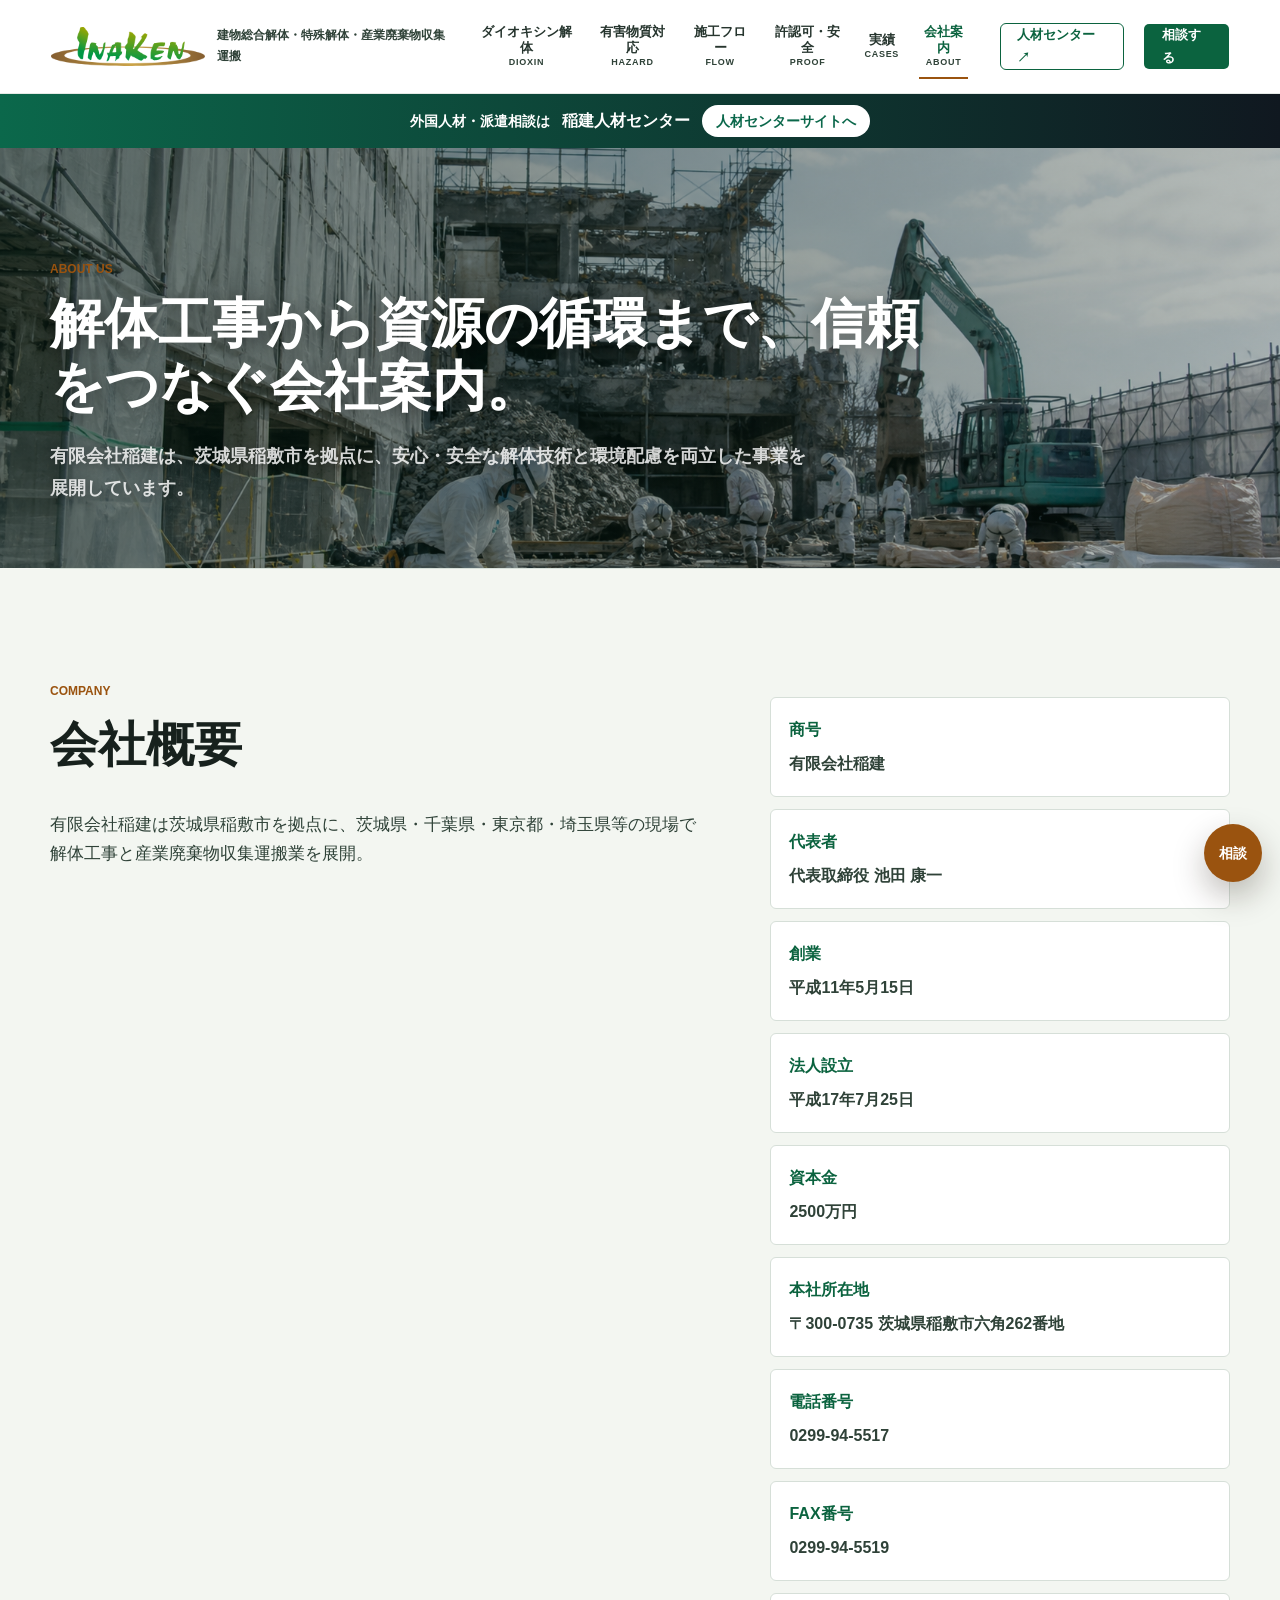
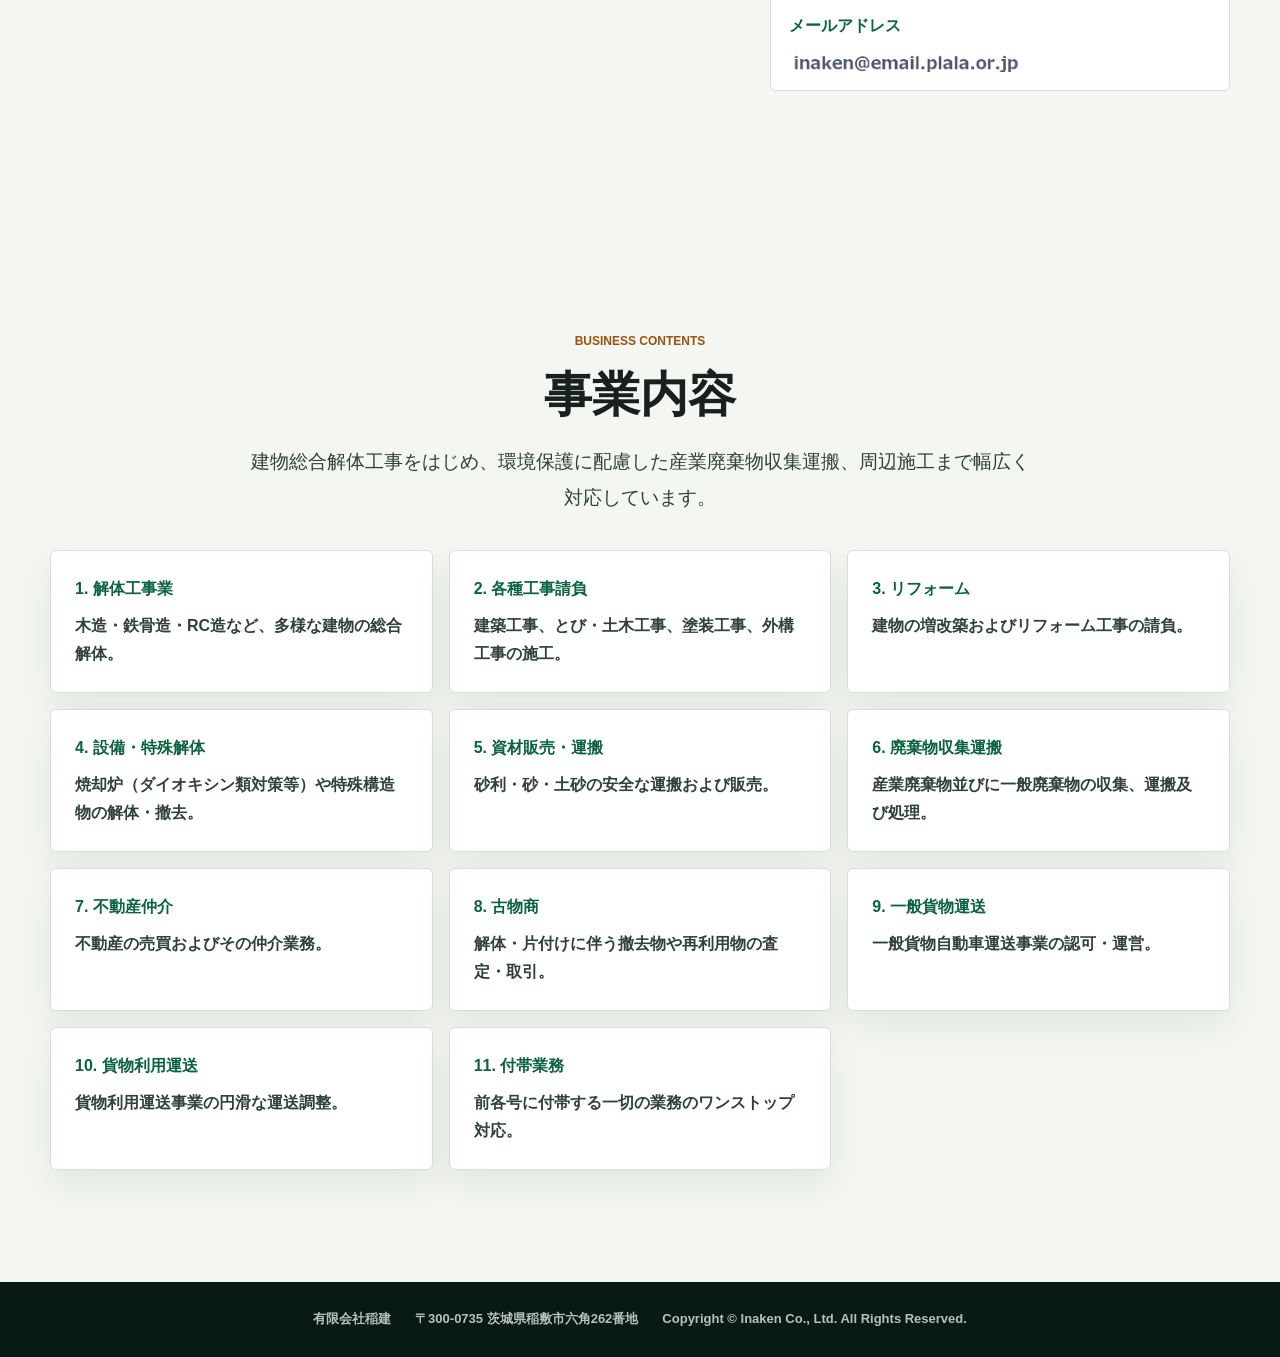
==== about.html @ 486758dd "feat: add independent company profile page (about.html) and update navigation menu" ====
<!doctype html>
<!-- Version: v1.3.33 -->
<html lang="ja">
  <head>
    <meta charset="utf-8">
    <meta name="viewport" content="width=device-width, initial-scale=1">
    <title>会社案内 | 有限会社稲建</title>
    <meta name="description" content="有限会社稲建の会社概要、事業内容、沿革などについてご案内いたします。茨城県稲敷市を拠点に、総合解体工事と産業廃棄物収集運搬に対応。">
    <link rel="icon" type="image/png" href="assets/favicon.png">
    <link rel="apple-touch-icon" href="assets/favicon.png">
    <link rel="stylesheet" href="styles_v1_3_27.css">
  </head>
  <body>
    <header class="site-header" data-header>
      <a class="brand" href="index.html" aria-label="有限会社稲建 ホーム">
        <img class="brand-logo" src="assets/inaken-logo.png" alt="有限会社稲建">
        <span class="brand-text">
          <span class="brand-line">建物総合解体・特殊解体・産業廃棄物収集運搬</span>
        </span>
      </a>
      <button class="nav-toggle" type="button" data-nav-toggle aria-label="メニューを開く"><span></span><span></span></button>
      <nav class="site-nav" data-nav>
        <a href="dioxin.html"><span>ダイオキシン解体</span><small>DIOXIN</small></a>
        <a href="hazard.html"><span>有害物質対応</span><small>HAZARD</small></a>
        <a href="process.html"><span>施工フロー</span><small>FLOW</small></a>
        <a href="proof.html"><span>許認可・安全</span><small>PROOF</small></a>
        <a href="cases.html"><span>実績</span><small>CASES</small></a>
        <a class="is-active" href="about.html"><span>会社案内</span><small>ABOUT</small></a>
        <a class="nav-link-special" href="https://yuji37.github.io/hr-inaken/index.html">人材センター ↗</a>
        <a class="nav-cta" href="contact.html">相談する</a>
      </nav>
    </header>
    <div class="site-switch site-switch-hr" aria-label="稲建人材センターへの案内">
      <span>外国人材・派遣相談は</span>
      <strong>稲建人材センター</strong>
      <a href="https://yuji37.github.io/hr-inaken/index.html">人材センターサイトへ</a>
    </div>
    <main>
      <section class="page-hero">
        <div>
          <span class="section-code">ABOUT US</span>
          <h1>解体工事から資源の循環まで、信頼をつなぐ会社案内。</h1>
          <p>有限会社稲建は、茨城県稲敷市を拠点に、安心・安全な解体技術と環境配慮を両立した事業を展開しています。</p>
        </div>
      </section>

      <section class="section company">
        <div class="company-main">
          <div class="section-heading align-left"><span class="section-code">COMPANY</span><h2>会社概要</h2></div>
          <p>有限会社稲建は茨城県稲敷市を拠点に、茨城県・千葉県・東京都・埼玉県等の現場で解体工事と産業廃棄物収集運搬業を展開。</p>
        </div>
        <dl class="company-data">
          <div><dt>商号</dt><dd>有限会社稲建</dd></div>
          <div><dt>代表者</dt><dd>代表取締役 池田 康一</dd></div>
          <div><dt>創業</dt><dd>平成11年5月15日</dd></div>
          <div><dt>法人設立</dt><dd>平成17年7月25日</dd></div>
          <div><dt>資本金</dt><dd>2500万円</dd></div>
          <div><dt>本社所在地</dt><dd>〒300-0735 茨城県稲敷市六角262番地</dd></div>
          <div><dt>電話番号</dt><dd>0299-94-5517</dd></div>
          <div><dt>FAX番号</dt><dd>0299-94-5519</dd></div>
          <div><dt>メールアドレス</dt><dd><img src="assets/email_address.png" alt="メールアドレス" style="vertical-align: -4px; height: 26px;"></dd></div>
        </dl>
      </section>

      <section class="section detail-section">
        <div class="section-heading">
          <span class="section-code">BUSINESS CONTENTS</span>
          <h2>事業内容</h2>
          <p>建物総合解体工事をはじめ、環境保護に配慮した産業廃棄物収集運搬、周辺施工まで幅広く対応しています。</p>
        </div>
        <div class="check-grid">
          <div><strong>1. 解体工事業</strong><span>木造・鉄骨造・RC造など、多様な建物の総合解体。</span></div>
          <div><strong>2. 各種工事請負</strong><span>建築工事、とび・土木工事、塗装工事、外構工事の施工。</span></div>
          <div><strong>3. リフォーム</strong><span>建物の増改築およびリフォーム工事の請負。</span></div>
          <div><strong>4. 設備・特殊解体</strong><span>焼却炉（ダイオキシン類対策等）や特殊構造物の解体・撤去。</span></div>
          <div><strong>5. 資材販売・運搬</strong><span>砂利・砂・土砂の安全な運搬および販売。</span></div>
          <div><strong>6. 廃棄物収集運搬</strong><span>産業廃棄物並びに一般廃棄物の収集、運搬及び処理。</span></div>
          <div><strong>7. 不動産仲介</strong><span>不動産の売買およびその仲介業務。</span></div>
          <div><strong>8. 古物商</strong><span>解体・片付けに伴う撤去物や再利用物の査定・取引。</span></div>
          <div><strong>9. 一般貨物運送</strong><span>一般貨物自動車運送事業の認可・運営。</span></div>
          <div><strong>10. 貨物利用運送</strong><span>貨物利用運送事業の円滑な運送調整。</span></div>
          <div><strong>11. 付帯業務</strong><span>前各号に付帯する一切の業務のワンストップ対応。</span></div>
        </div>
      </section>
    </main>
    <footer class="site-footer"><span>有限会社稲建</span><span>〒300-0735 茨城県稲敷市六角262番地</span><span>Copyright © Inaken Co., Ltd. All Rights Reserved.</span></footer>
    <a class="floating-contact" href="contact.html" aria-label="問い合わせへ移動">相談</a>
    <script src="script_v1_3_27.js"></script>
  </body>
</html>
---- styles_v1_3_27.css ----
:root {
  --bg: #f3f6f1;
  --paper: #ffffff;
  --ink: #17211d;
  --muted: #2f4238;
  --line: #d6dfd8;
  --green: #0b633f;
  --green-dark: #083d2a;
  --green-soft: #e3efe8;
  --amber: #9a530f;
  --amber-soft: #fff2df;
  --shadow: 0 24px 70px rgba(9, 38, 26, 0.13);
  --max: 1180px;
}

* {
  box-sizing: border-box;
}

html {
  scroll-behavior: smooth;
}

body {
  margin: 0;
  background: var(--bg);
  color: var(--ink);
  font-family: "Yu Gothic", "YuGothic", "Hiragino Kaku Gothic ProN", Meiryo, sans-serif;
  line-height: 1.75;
}

img {
  display: block;
  max-width: 100%;
}

a {
  color: inherit;
  text-decoration: none;
}

button,
input,
select,
textarea {
  font: inherit;
}

.site-header {
  position: sticky;
  top: 0;
  z-index: 50;
  display: flex;
  align-items: center;
  justify-content: space-between;
  gap: 24px;
  min-height: 76px;
  padding: 14px clamp(18px, 4vw, 56px);
  border-bottom: 1px solid rgba(219, 226, 221, 0.72);
  background: rgba(255, 255, 255, 0.94);
  backdrop-filter: blur(18px);
}

.brand {
  display: inline-flex;
  align-items: center;
  gap: 12px;
  min-width: 230px;
}

.brand-mark {
  display: grid;
  place-items: center;
  width: 42px;
  height: 42px;
  background: var(--green);
  color: #fff;
  font-weight: 800;
  border-radius: 6px;
}

.brand-name,
.brand-line {
  display: block;
}

.brand-name {
  font-size: 18px;
  font-weight: 800;
}

.brand-line {
  margin-top: -2px;
  color: var(--muted);
  font-size: 12px;
  font-weight: 700;
}

.site-nav {
  display: flex;
  align-items: center;
  gap: 20px;
  color: #26352e;
  font-size: 13px;
  font-weight: 800;
}

.site-nav a:not(.nav-link-special):not(.nav-cta) {
  display: grid;
  gap: 2px;
  padding: 10px 0;
  text-align: center;
  border-bottom: 2.5px solid transparent;
  transition: color 0.2s ease, border-color 0.2s ease;
  line-height: 1.2;
}

.site-nav a:not(.nav-link-special):not(.nav-cta) small {
  display: block;
  color: var(--muted);
  font-size: 9px;
  font-weight: 700;
  letter-spacing: .08em;
  text-transform: uppercase;
  margin-top: 1px;
  line-height: 1;
}

.site-nav a:not(.nav-link-special):not(.nav-cta).is-active,
.site-nav a:not(.nav-link-special):not(.nav-cta):hover {
  color: var(--green);
  border-color: var(--amber);
}

.nav-cta {
  display: inline-flex;
  align-items: center;
  justify-content: center;
  min-height: 42px;
  padding: 0 18px;
  background: var(--green);
  color: #fff;
  border-radius: 5px;
  font-weight: 800;
  transition: background 0.2s ease;
}

.site-nav .nav-cta:hover {
  color: #fff !important;
  background: var(--green-dark) !important;
}

.nav-toggle {
  display: none;
  width: 42px;
  height: 42px;
  border: 1px solid var(--line);
  background: #fff;
  border-radius: 5px;
}


.site-header.is-scrolled {
  box-shadow: 0 10px 30px rgba(8, 31, 23, 0.1);
}

.site-nav a:not(.nav-link-special):not(.nav-cta):hover,
.site-nav a:not(.nav-link-special):not(.nav-cta):focus-visible {
  color: var(--green);
}

.brand:focus-visible,
.site-nav a:focus-visible,
.button:focus-visible,
.floating-contact:focus-visible,
.back-to-top:focus-visible {
  outline: 3px solid rgba(154, 83, 15, 0.38);
  outline-offset: 3px;
}
.nav-toggle span {
  display: block;
  width: 20px;
  height: 2px;
  margin: 5px auto;
  background: var(--ink);
}

.section-band {
  position: relative;
  overflow: hidden;
}

.hero {
  min-height: 78vh;
  display: grid;
  align-items: stretch;
  grid-template-columns: minmax(0, 1fr);
  background: var(--green-dark);
}

.hero-media {
  position: absolute;
  inset: 0;
}

.hero-media::after {
  content: "";
  position: absolute;
  inset: 0;
  background:
    linear-gradient(90deg, rgba(7, 26, 19, 0.76) 0%, rgba(7, 26, 19, 0.48) 48%, rgba(7, 26, 19, 0.08) 100%),
    linear-gradient(0deg, rgba(7, 26, 19, 0.26), rgba(7, 26, 19, 0.02));
}

.hero-media img {
  width: 100%;
  height: 100%;
  object-fit: cover;
}

.hero-content {
  position: relative;
  width: min(var(--max), calc(100% - 36px));
  margin: 0 auto;
  padding: clamp(86px, 12vh, 132px) 0 clamp(42px, 7vh, 72px);
  color: #fff;
}

.hero h1 {
  max-width: 980px;
  margin: 0;
  font-size: clamp(42px, 6vw, 72px);
  line-height: 1.08;
  font-weight: 900;
  text-shadow: 0 4px 22px rgba(0, 0, 0, 0.48);
}

.hero p {
  max-width: 760px;
  margin: 26px 0 0;
  color: rgba(255, 255, 255, 0.9);
  font-size: clamp(18px, 2vw, 23px);
  line-height: 1.9;
  font-weight: 700;
  text-shadow: 0 2px 14px rgba(0, 0, 0, 0.48);
}

.hero-actions {
  display: flex;
  flex-wrap: wrap;
  gap: 12px;
  margin-top: 34px;
}

.button {
  display: inline-flex;
  align-items: center;
  justify-content: center;
  min-height: 48px;
  padding: 12px 20px;
  border: 1px solid transparent;
  border-radius: 5px;
  font-size: 15px;
  font-weight: 900;
  cursor: pointer;
  transition: transform 160ms ease, box-shadow 160ms ease, background 160ms ease, border-color 160ms ease;
}

.button:hover {
  transform: translateY(-1px);
}

.button-primary {
  background: var(--amber);
  color: #fff;
  box-shadow: 0 12px 28px rgba(201, 119, 25, 0.28);
}

.button-secondary {
  background: #fff;
  color: var(--green-dark);
}

.button-ghost {
  border-color: rgba(255, 255, 255, 0.42);
  color: #fff;
}

.hero-assurance {
  display: grid;
  grid-template-columns: repeat(3, minmax(0, 1fr));
  gap: 1px;
  max-width: 1040px;
  margin: clamp(42px, 8vh, 76px) 0 0;
  overflow: hidden;
  background: rgba(255, 255, 255, 0.24);
  border: 1px solid rgba(255, 255, 255, 0.25);
  border-radius: 6px;
}

.hero-assurance div {
  padding: 20px 22px;
  background: rgba(7, 26, 19, 0.72);
  backdrop-filter: blur(12px);
}

.hero-assurance strong {
  display: block;
  color: #f3b05f;
  font-size: 13px;
  font-weight: 900;
}

.hero-assurance span {
  display: block;
  margin-top: 7px;
  color: #fff;
  font-size: 15px;
  line-height: 1.55;
  font-weight: 800;
}

.page-hero {
  position: relative;
  display: grid;
  align-items: end;
  min-height: 420px;
  padding: clamp(94px, 12vh, 140px) max(18px, calc((100% - var(--max)) / 2)) 64px;
  overflow: hidden;
  background:
    linear-gradient(90deg, rgba(8, 31, 23, 0.58), rgba(8, 31, 23, 0.28)),
    url("assets/special-demolition-hero.png") center / cover;
  color: #fff;
}

.page-hero > div {
  max-width: 900px;
}

.page-hero h1,
.contact h1 {
  margin: 0;
  font-size: 54px;
  line-height: 1.18;
  font-weight: 900;
  text-shadow: 0 4px 22px rgba(0, 0, 0, 0.48);
}

.page-hero p {
  max-width: 760px;
  margin: 22px 0 0;
  color: rgba(255, 255, 255, 0.82);
  font-size: 18px;
  font-weight: 700;
  text-shadow: 0 2px 14px rgba(0, 0, 0, 0.45);
}

.section {
  width: min(var(--max), calc(100% - 36px));
  margin: 0 auto;
  padding: clamp(72px, 9vw, 112px) 0;
}

.section-heading {
  max-width: 820px;
  margin: 0 auto 34px;
  text-align: center;
}

.section-heading.align-left {
  margin-left: 0;
  text-align: left;
}

.section-code {
  display: block;
  margin-bottom: 12px;
  color: var(--amber);
  font-size: 12px;
  font-weight: 900;
  text-transform: uppercase;
}

h2 {
  margin: 0;
  font-size: 48px;
  line-height: 1.28;
  font-weight: 900;
}

h3 {
  margin: 0;
  font-size: 21px;
  line-height: 1.45;
}

p {
  color: var(--muted);
  font-weight: 500;
}

.intro-grid,
.proof,
.company,
.contact {
  display: grid;
  grid-template-columns: minmax(0, 1fr) minmax(320px, 0.7fr);
  gap: clamp(26px, 5vw, 64px);
  align-items: start;
}

.lead-panel {
  padding: clamp(26px, 4vw, 46px);
  background: var(--paper);
  border: 1px solid var(--line);
  border-left: 8px solid var(--green);
  box-shadow: var(--shadow);
}

.lead-panel p {
  margin-bottom: 0;
  font-size: 17px;
}

.scope-list,
.proof-list,
.company-data {
  display: grid;
  gap: 12px;
}

.scope-list div,
.proof-list div,
.company-data div {
  padding: 18px;
  background: var(--paper);
  border: 1px solid var(--line);
  border-radius: 6px;
}

.scope-list strong,
.proof-list strong,
.company-data dt {
  display: block;
  color: var(--green);
  font-weight: 900;
}

.scope-list span,
.proof-list span,
.company-data dd {
  display: block;
  margin: 6px 0 0;
  color: var(--muted);
  font-weight: 600;
}

.company-data dd {
  margin-left: 0;
}

.overview-grid {
  display: grid;
  grid-template-columns: repeat(3, minmax(0, 1fr));
  gap: 16px;
}

.overview-grid a {
  min-height: 180px;
  padding: 24px;
  background: var(--paper);
  border: 1px solid var(--line);
  border-radius: 6px;
  box-shadow: 0 16px 38px rgba(15, 45, 33, 0.08);
}

.overview-grid strong {
  display: block;
  color: var(--green-dark);
  font-size: 20px;
  font-weight: 900;
}

.overview-grid span {
  display: block;
  margin-top: 12px;
  color: var(--muted);
  font-weight: 600;
}

.overview-grid em {
  display: block;
  margin-top: 18px;
  color: var(--amber);
  font-size: 12px;
  font-style: normal;
  font-weight: 900;
}

.narrative .section-heading p {
  max-width: 880px;
  margin: 20px auto 0;
  font-size: 19px;
  line-height: 1.9;
}

.insight-grid,
.check-grid,
.document-grid,
.story-grid {
  display: grid;
  grid-template-columns: repeat(3, minmax(0, 1fr));
  gap: 16px;
}

.brochure-grid,
.work-menu,
.qualification-grid,
.record-grid,
.flow-steps {
  display: grid;
  gap: 16px;
}

.brochure-grid,
.qualification-grid,
.record-grid {
  grid-template-columns: repeat(4, minmax(0, 1fr));
}

.work-menu {
  grid-template-columns: repeat(4, minmax(0, 1fr));
}

.flow-steps {
  grid-template-columns: repeat(5, minmax(0, 1fr));
}

/* --- 番号なしカード：元のフラットスタイルに戻す --- */
.brochure-grid > article,
.work-menu > div,
.qualification-grid > article,
.record-grid > article,
.check-grid > div,
.document-grid > article,
.story-grid > article {
  position: relative;
  padding: 24px;
  background: var(--paper); /* 元の薄い背景 */
  border: 1px solid var(--line);
  border-top: 1px solid var(--line); /* 緑の線は削除して元の枠線に戻す */
  border-radius: 6px;
  box-shadow: 0 16px 38px rgba(15, 45, 33, 0.07);
  transition: border-color 0.3s ease, box-shadow 0.3s ease;
  transform: none !important;
  overflow: hidden;
}

/* 番号なしカードのホバー時の挙動 */
.brochure-grid > article:hover,
.work-menu > div:hover,
.qualification-grid > article:hover,
.record-grid > article:hover,
.check-grid > div:hover,
.document-grid > article:hover,
.story-grid > article:hover {
  transform: none !important;
  border-color: rgba(11, 99, 63, 0.38);
  box-shadow: 0 20px 46px rgba(15, 45, 33, 0.1);
}

/* --- 番号ありカード：リッチカード形式を維持する --- */
.insight-grid > article,
.service-grid > article,
.timeline > li,
.flow-steps > article {
  position: relative;
  padding: 24px;
  background: #fff; /* 白背景 */
  border: 1px solid var(--line);
  border-top: 5px solid var(--green); /* 緑のトップボーダー */
  border-radius: 8px;
  box-shadow: 0 14px 34px rgba(15, 45, 33, 0.05);
  transition: transform 0.3s ease, box-shadow 0.3s ease, border-top-color 0.3s ease;
  overflow: visible;
}

.insight-grid > article:hover,
.service-grid > article:hover,
.timeline > li:hover,
.flow-steps > article:hover {
  transform: translateY(-6px);
  box-shadow: 0 20px 42px rgba(15, 45, 33, 0.11);
  border-top-color: var(--amber);
}

.overview-grid a:hover,
.case-card:hover,
.brochure-preview-card:hover {
  border-color: rgba(11, 99, 63, 0.38);
  box-shadow: 0 20px 46px rgba(15, 45, 33, 0.1);
}

/* ホバー時の透かし色変化（番号ありカードのみ） */
.insight-grid > article:hover .card-watermark,
.service-grid > article:hover .card-watermark,
.timeline > li:hover .card-watermark,
.flow-steps > article:hover .card-watermark {
  color: rgba(243, 176, 95, 0.08);
}

.brochure-grid strong,
.work-menu strong,
.qualification-grid strong,
.notice-panel strong {
  display: block;
  color: var(--green-dark);
  font-size: 18px;
  font-weight: 900;
}

.brochure-grid p,
.notice-panel p {
  margin-bottom: 0;
}

.work-menu span,
.qualification-grid span {
  display: block;
  margin-top: 10px;
  color: var(--muted);
  font-weight: 700;
}

.record-grid span,
.flow-steps span {
  display: inline-grid;
  place-items: center;
  min-width: 42px;
  min-height: 34px;
  margin-bottom: 18px;
  padding: 6px 10px;
  background: var(--green-soft);
  color: var(--green-dark);
  border-radius: 5px;
  font-size: 12px;
  font-weight: 900;
}

.record-grid h3,
.flow-steps h3 {
  color: var(--green-dark);
}

.record-grid p,
.flow-steps p {
  margin-bottom: 0;
}

.scope-tags {
  display: flex;
  flex-wrap: wrap;
  gap: 10px;
}

.scope-tags span {
  display: inline-flex;
  align-items: center;
  min-height: 42px;
  padding: 9px 14px;
  background: #fff;
  border: 1px solid var(--line);
  border-left: 5px solid var(--green);
  border-radius: 5px;
  color: var(--ink);
  font-weight: 800;
}

.brochure-viewer {
  width: 100%;
  max-width: none;
  padding-right: max(18px, calc((100% - var(--max)) / 2));
  padding-left: max(18px, calc((100% - var(--max)) / 2));
  background: #fff;
  border-top: 1px solid var(--line);
  border-bottom: 1px solid var(--line);
}

.brochure-actions {
  display: flex;
  flex-wrap: wrap;
  justify-content: center;
  gap: 12px;
  margin-bottom: 28px;
}

.brochure-preview-grid {
  display: grid;
  grid-template-columns: repeat(3, minmax(0, 1fr));
  gap: 18px;
}

.brochure-preview-card {
  display: grid;
  grid-template-rows: auto auto 1fr;
  overflow: hidden;
  background: var(--paper);
  border: 1px solid var(--line);
  border-radius: 6px;
  box-shadow: 0 16px 38px rgba(15, 45, 33, 0.08);
}

.brochure-preview-card img {
  width: 100%;
  aspect-ratio: 4 / 3;
  object-fit: cover;
  object-position: top center;
  background: var(--green-soft);
  border-bottom: 1px solid var(--line);
}

.brochure-preview-card span {
  display: block;
  padding: 18px 20px 0;
  color: var(--amber);
  font-size: 13px;
  font-weight: 900;
}

.brochure-preview-card strong {
  display: block;
  padding: 8px 20px 22px;
  color: var(--green-dark);
  font-size: 17px;
  line-height: 1.65;
  font-weight: 900;
}



.insight-grid span,
.story-grid span {
  display: block;
  margin-bottom: 18px;
  color: var(--amber);
  font-size: 12px;
  font-weight: 900;
}

.check-grid strong {
  display: block;
  color: var(--green);
  font-weight: 900;
}

.check-grid span {
  display: block;
  margin-top: 9px;
  color: var(--muted);
  font-weight: 600;
}

.check-grid.compact {
  grid-template-columns: repeat(4, minmax(0, 1fr));
}

.split-band {
  width: 100%;
  max-width: none;
  display: grid;
  grid-template-columns: minmax(0, 0.9fr) minmax(320px, 0.8fr);
  gap: clamp(28px, 6vw, 84px);
  padding-right: max(18px, calc((100% - var(--max)) / 2));
  padding-left: max(18px, calc((100% - var(--max)) / 2));
  background: var(--green-dark);
  color: #fff;
}

.split-band.light {
  background: #fff;
  color: var(--ink);
  border-top: 1px solid var(--line);
  border-bottom: 1px solid var(--line);
}

.split-band h2 {
  color: inherit;
}

.text-stack {
  display: grid;
  gap: 18px;
}

.text-stack p {
  margin: 0;
  color: rgba(255, 255, 255, 0.78);
  font-size: 17px;
}

.split-band.light .text-stack p {
  color: var(--muted);
}

.detail-section .section-heading p {
  max-width: 780px;
  margin: 18px auto 0;
  font-size: 19px;
  line-height: 1.9;
}

.matrix {
  display: grid;
  grid-template-columns: minmax(140px, 0.6fr) minmax(220px, 1fr) minmax(260px, 1.2fr);
  overflow: hidden;
  background: var(--line);
  border: 1px solid var(--line);
  border-radius: 6px;
}

.matrix > div {
  padding: 16px 18px;
  background: #fff;
  color: var(--muted);
  font-weight: 600;
}

.matrix .matrix-head {
  background: var(--green-dark);
  color: #fff;
  font-weight: 900;
}

.faq-list {
  display: grid;
  gap: 12px;
}

.faq-list details {
  background: var(--paper);
  border: 1px solid var(--line);
  border-radius: 6px;
  padding: 18px 20px;
}

.faq-list summary {
  cursor: pointer;
  color: var(--green-dark);
  font-weight: 900;
}

.faq-list p {
  margin-bottom: 0;
}

.service-map {
  width: 100%;
  max-width: none;
  padding-right: max(18px, calc((100% - var(--max)) / 2));
  padding-left: max(18px, calc((100% - var(--max)) / 2));
  background: #fff;
}

.service-grid {
  display: grid;
  grid-template-columns: repeat(4, minmax(0, 1fr));
  gap: 20px;
  background: transparent;
  border: none;
}

.service-grid article {
  position: relative;
  min-height: 290px;
  padding: 28px;
  background: #fff;
  border: 1px solid var(--line);
  border-top: 5px solid var(--green);
  border-radius: 8px;
  box-shadow: 0 14px 34px rgba(15, 45, 33, 0.05);
  transition: transform 0.3s ease, box-shadow 0.3s ease, border-top-color 0.3s ease;
  overflow: visible;
}

.service-grid article:hover {
  transform: translateY(-6px);
  box-shadow: 0 20px 42px rgba(15, 45, 33, 0.11);
  border-top-color: var(--amber);
}

.card-watermark {
  position: absolute;
  bottom: 20px;
  right: 20px;
  font-size: 5.5rem;
  font-weight: 900;
  color: rgba(11, 99, 63, 0.035);
  line-height: 1;
  pointer-events: none;
  user-select: none;
  z-index: 0;
  font-family: 'Outfit', 'Helvetica Neue', Arial, sans-serif;
  transition: color 0.3s ease;
}

.service-grid article:hover .card-watermark {
  color: rgba(243, 176, 95, 0.08);
}

.service-grid h2,
.timeline h2,
.case-card h2 {
  font-size: 21px;
  line-height: 1.45;
}

.service-number {
  display: inline-flex;
  align-items: center;
  justify-content: center;
  width: 42px;
  height: 42px;
  margin-bottom: 34px;
  background: var(--green-soft);
  color: var(--green);
  border-radius: 5px;
  font-weight: 900;
}

.timeline {
  display: grid;
  grid-template-columns: repeat(4, minmax(0, 1fr));
  gap: 16px;
  padding: 0;
  margin: 0;
  list-style: none;
}

.timeline li {
  position: relative;
  min-height: 245px;
  padding: 24px;
  background: var(--paper);
  border: 1px solid var(--line);
  border-top: 5px solid var(--green);
  border-radius: 6px;
}

.timeline span {
  display: block;
  margin-bottom: 24px;
  color: var(--amber);
  font-size: 13px;
  font-weight: 900;
}

.timeline p,
.service-grid p,
.case-card p,
.company-main p {
  margin-bottom: 0;
}

.proof {
  width: 100%;
  max-width: none;
  padding-right: max(18px, calc((100% - var(--max)) / 2));
  padding-left: max(18px, calc((100% - var(--max)) / 2));
  background: var(--green-dark);
  color: #fff;
  align-items: center;
}

.proof .section-heading h2,
.proof .proof-list strong {
  color: #fff;
}

.proof .proof-list span {
  color: rgba(255, 255, 255, 0.76);
}

.proof-image {
  display: grid;
  place-items: center;
  min-height: 380px;
  background:
    linear-gradient(135deg, rgba(255, 255, 255, 0.11), rgba(255, 255, 255, 0.02)),
    repeating-linear-gradient(90deg, rgba(255, 255, 255, 0.06) 0 1px, transparent 1px 52px);
  border: 1px solid rgba(255, 255, 255, 0.18);
  border-radius: 6px;
}

.proof-image img {
  width: min(210px, 52%);
  filter: drop-shadow(0 20px 34px rgba(0, 0, 0, 0.28));
}

.cert-mark {
  display: grid;
  place-items: center;
  width: min(290px, 78%);
  aspect-ratio: 1;
  padding: 28px;
  background: #fff;
  color: var(--green-dark);
  border: 10px solid rgba(255, 255, 255, 0.28);
  border-radius: 6px;
  text-align: center;
  box-shadow: 0 22px 44px rgba(0, 0, 0, 0.22);
}

.cert-mark strong {
  display: block;
  color: var(--green);
  font-size: 56px;
  line-height: 1;
  font-weight: 900;
}

.cert-mark span {
  display: block;
  margin-top: 14px;
  color: var(--muted);
  font-size: 15px;
  line-height: 1.6;
  font-weight: 900;
}

.proof-list div {
  background: rgba(255, 255, 255, 0.08);
  border-color: rgba(255, 255, 255, 0.17);
}

.case-grid {
  display: grid;
  grid-template-columns: repeat(3, minmax(0, 1fr));
  gap: 18px;
}

.case-card {
  overflow: hidden;
  background: var(--paper);
  border: 1px solid var(--line);
  border-radius: 6px;
  box-shadow: 0 16px 38px rgba(15, 45, 33, 0.08);
}

.case-card img {
  width: 100%;
  aspect-ratio: 4 / 3;
  object-fit: cover;
  background: var(--green-soft);
}

.case-card div {
  padding: 22px;
}

.case-card span {
  display: block;
  margin-top: 18px;
  color: var(--green);
  font-size: 13px;
  font-weight: 900;
}

.company {
  border-top: 1px solid var(--line);
}

.company-main p {
  font-size: 17px;
}

.contact {
  width: 100%;
  max-width: none;
  padding-right: max(18px, calc((100% - var(--max)) / 2));
  padding-left: max(18px, calc((100% - var(--max)) / 2));
  background:
    linear-gradient(135deg, rgba(11, 99, 63, 0.64), rgba(8, 61, 42, 0.62)),
    url("assets/special-demolition-hero.png") center / cover;
  color: #fff;
}

.contact-page {
  min-height: calc(100vh - 78px);
  align-items: center;
}

.contact p {
  color: rgba(255, 255, 255, 0.78);
}

.phone-link {
  display: block;
  margin-top: 28px;
  font-size: 54px;
  line-height: 1.1;
  font-weight: 900;
}

.sub-phone-link,
.mail-link {
  display: block;
  width: fit-content;
  margin-top: 12px;
  color: #fff;
  font-size: clamp(18px, 2vw, 23px);
  font-weight: 900;
  text-decoration: underline;
  text-decoration-thickness: 2px;
  text-underline-offset: 5px;
}

.fax-note {
  display: block;
  margin-top: 10px;
  color: rgba(255, 255, 255, 0.72);
  font-weight: 800;
}

.contact-form {
  display: grid;
  gap: 14px;
  padding: clamp(22px, 4vw, 34px);
  background: #fff;
  color: var(--ink);
  border-radius: 6px;
  box-shadow: var(--shadow);
}

.contact-form label {
  display: grid;
  gap: 7px;
  color: #26352e;
  font-size: 14px;
  font-weight: 900;
}

.contact-form input,
.contact-form select,
.contact-form textarea {
  width: 100%;
  border: 1px solid var(--line);
  border-radius: 5px;
  background: #fbfcfb;
  color: var(--ink);
  padding: 12px 13px;
  font-size: 15px;
}

.contact-form textarea {
  resize: vertical;
}

.form-status {
  min-height: 24px;
  margin: 0;
  color: var(--green);
  font-weight: 800;
}

.site-footer {
  display: flex;
  flex-wrap: wrap;
  gap: 14px 24px;
  justify-content: center;
  padding: 26px 18px;
  background: #071a13;
  color: rgba(255, 255, 255, 0.72);
  font-size: 13px;
  font-weight: 700;
}

.floating-contact {
  position: fixed;
  right: 18px;
  bottom: 18px;
  z-index: 40;
  display: grid;
  place-items: center;
  width: 58px;
  height: 58px;
  background: var(--amber);
  color: #fff;
  border-radius: 50%;
  box-shadow: 0 14px 32px rgba(33, 23, 11, 0.28);
  font-size: 14px;
  font-weight: 900;
}

.back-to-top {
  position: fixed;
  right: 12px;
  bottom: 76px;
  z-index: 41;
  display: none;
  place-items: center;
  width: 52px;
  height: 52px;
  border: 0;
  border-radius: 50%;
  background: var(--green-dark);
  color: #fff;
  box-shadow: 0 14px 32px rgba(6, 29, 20, 0.32);
  font-size: 24px;
  font-weight: 900;
  line-height: 1;
  cursor: pointer;
  opacity: 0;
  transform: translateY(10px);
  transition: opacity 160ms ease, transform 160ms ease;
}

.back-to-top.is-visible {
  display: grid;
  opacity: 1;
  transform: translateY(0);
}

@media (max-width: 1040px) {
  .site-nav {
    gap: 11px;
    font-size: 13px;
  }

  .service-grid,
  .timeline,
  .overview-grid,
  .insight-grid,
  .check-grid,
  .document-grid,
  .story-grid,
  .check-grid.compact,
  .brochure-grid,
  .brochure-preview-grid,
  .work-menu,
  .qualification-grid,
  .record-grid,
  .flow-steps {
    grid-template-columns: repeat(2, minmax(0, 1fr));
  }

  .case-grid {
    grid-template-columns: 1fr;
  }
}

@media (max-width: 820px) {
  .site-header {
    min-height: 68px;
  }

  .nav-toggle {
    display: block;
  }

  .site-nav {
    position: fixed;
    top: 68px;
    right: 12px;
    left: 12px;
    display: none;
    flex-direction: column;
    align-items: stretch;
    gap: 0;
    padding: 10px;
    background: #fff;
    border: 1px solid var(--line);
    box-shadow: var(--shadow);
  }

  .site-nav.is-open {
    display: flex;
  }

  .site-nav a {
    padding: 13px 14px;
  }

  .hero {
    min-height: auto;
  }

  .hero-content {
    padding-top: 72px;
  }

  .hero h1 {
    font-size: 52px;
  }

  .hero p {
    font-size: 19px;
  }

  h2 {
    font-size: 38px;
  }

  .page-hero h1,
  .contact h1 {
    font-size: 40px;
  }

  .hero-assurance,
  .intro-grid,
  .proof,
  .company,
  .contact,
  .split-band {
    grid-template-columns: 1fr;
  }

  .hero-assurance {
    margin-top: 42px;
  }

  .proof-image {
    min-height: 260px;
  }

  .matrix {
    grid-template-columns: 1fr;
  }

  .matrix .matrix-head {
    display: none;
  }
}

@media (max-width: 620px) {
  .brand {
    min-width: 0;
  }

  .brand-line {
    display: none;
  }

  .hero-media::after {
    background:
      linear-gradient(90deg, rgba(8, 31, 23, 0.64), rgba(8, 31, 23, 0.36)),
      linear-gradient(0deg, rgba(8, 31, 23, 0.2), rgba(8, 31, 23, 0.04));
  }

  .hero h1 {
    font-size: 37px;
  }

  .hero p {
    font-size: 17px;
    line-height: 1.75;
  }

  h2 {
    font-size: 32px;
  }

  .phone-link {
    font-size: 34px;
  }

  .button,
  .hero-actions {
    width: 100%;
  }

  .button {
    min-height: 52px;
    padding-right: 16px;
    padding-left: 16px;
  }

  .hero-assurance,
  .service-grid,
  .timeline,
  .overview-grid,
  .insight-grid,
  .check-grid,
  .document-grid,
  .story-grid,
  .check-grid.compact,
  .brochure-grid,
  .brochure-preview-grid,
  .work-menu,
  .qualification-grid,
  .record-grid,
  .flow-steps {
    grid-template-columns: 1fr;
  }

  .brochure-actions .button {
    width: 100%;
  }

  .hero-assurance {
    display: none;
  }

  .service-grid article,
  .timeline li {
    min-height: auto;
  }

  .section {
    width: min(100% - 28px, var(--max));
    padding: 62px 0;
  }

  .floating-contact {
    right: 12px;
    bottom: 12px;
    width: 52px;
    height: 52px;
  }

  .back-to-top {
    display: grid;
    pointer-events: none;
  }

  .back-to-top.is-visible {
    pointer-events: auto;
  }

  .page-hero {
    min-height: 360px;
    padding-top: 78px;
    padding-bottom: 44px;
  }

  .page-hero h1,
  .contact h1 {
    font-size: 34px;
  }

  }
}

@media (prefers-reduced-motion: reduce) {
  html {
    scroll-behavior: auto;
  }

  .button {
    transition: none;
  }
}


.brand-logo {
  display: block;
  width: clamp(138px, 12vw, 184px);
  height: auto;
  object-fit: contain;
}

.brand-text {
  display: grid;
  gap: 2px;
}

.nav-link-special {
  display: inline-flex;
  align-items: center;
  justify-content: center;
  min-height: 42px;
  padding: 0 16px;
  color: var(--green);
  background: #fff;
  border: 1.5px solid var(--green);
  border-radius: 6px;
  font-weight: 800;
  font-size: 13px;
  transition: all 0.2s ease;
  margin-left: 12px;
  text-decoration: none;
}

.nav-link-special:hover {
  background: var(--green) !important;
  color: #fff !important;
  border-color: var(--green) !important;
}

.site-switch {
  display: flex;
  align-items: center;
  justify-content: center;
  gap: 12px;
  padding: 11px 20px;
  color: #fff;
  background: linear-gradient(90deg, #0b684b, #101820);
  font-size: 14px;
  font-weight: 700;
}

.site-switch strong {
  font-size: 16px;
}

.site-switch a {
  display: inline-flex;
  align-items: center;
  min-height: 32px;
  padding: 0 14px;
  color: #0b684b;
  background: #fff;
  border-radius: 999px;
  font-weight: 900;
}

@media (max-width: 720px) {
  .brand-logo { width: 132px; }
  .brand-text { display: none; }
  .site-switch {
    flex-wrap: wrap;
    justify-content: flex-start;
    padding: 12px 16px;
  }
  .site-switch a { width: 100%; justify-content: center; }
}
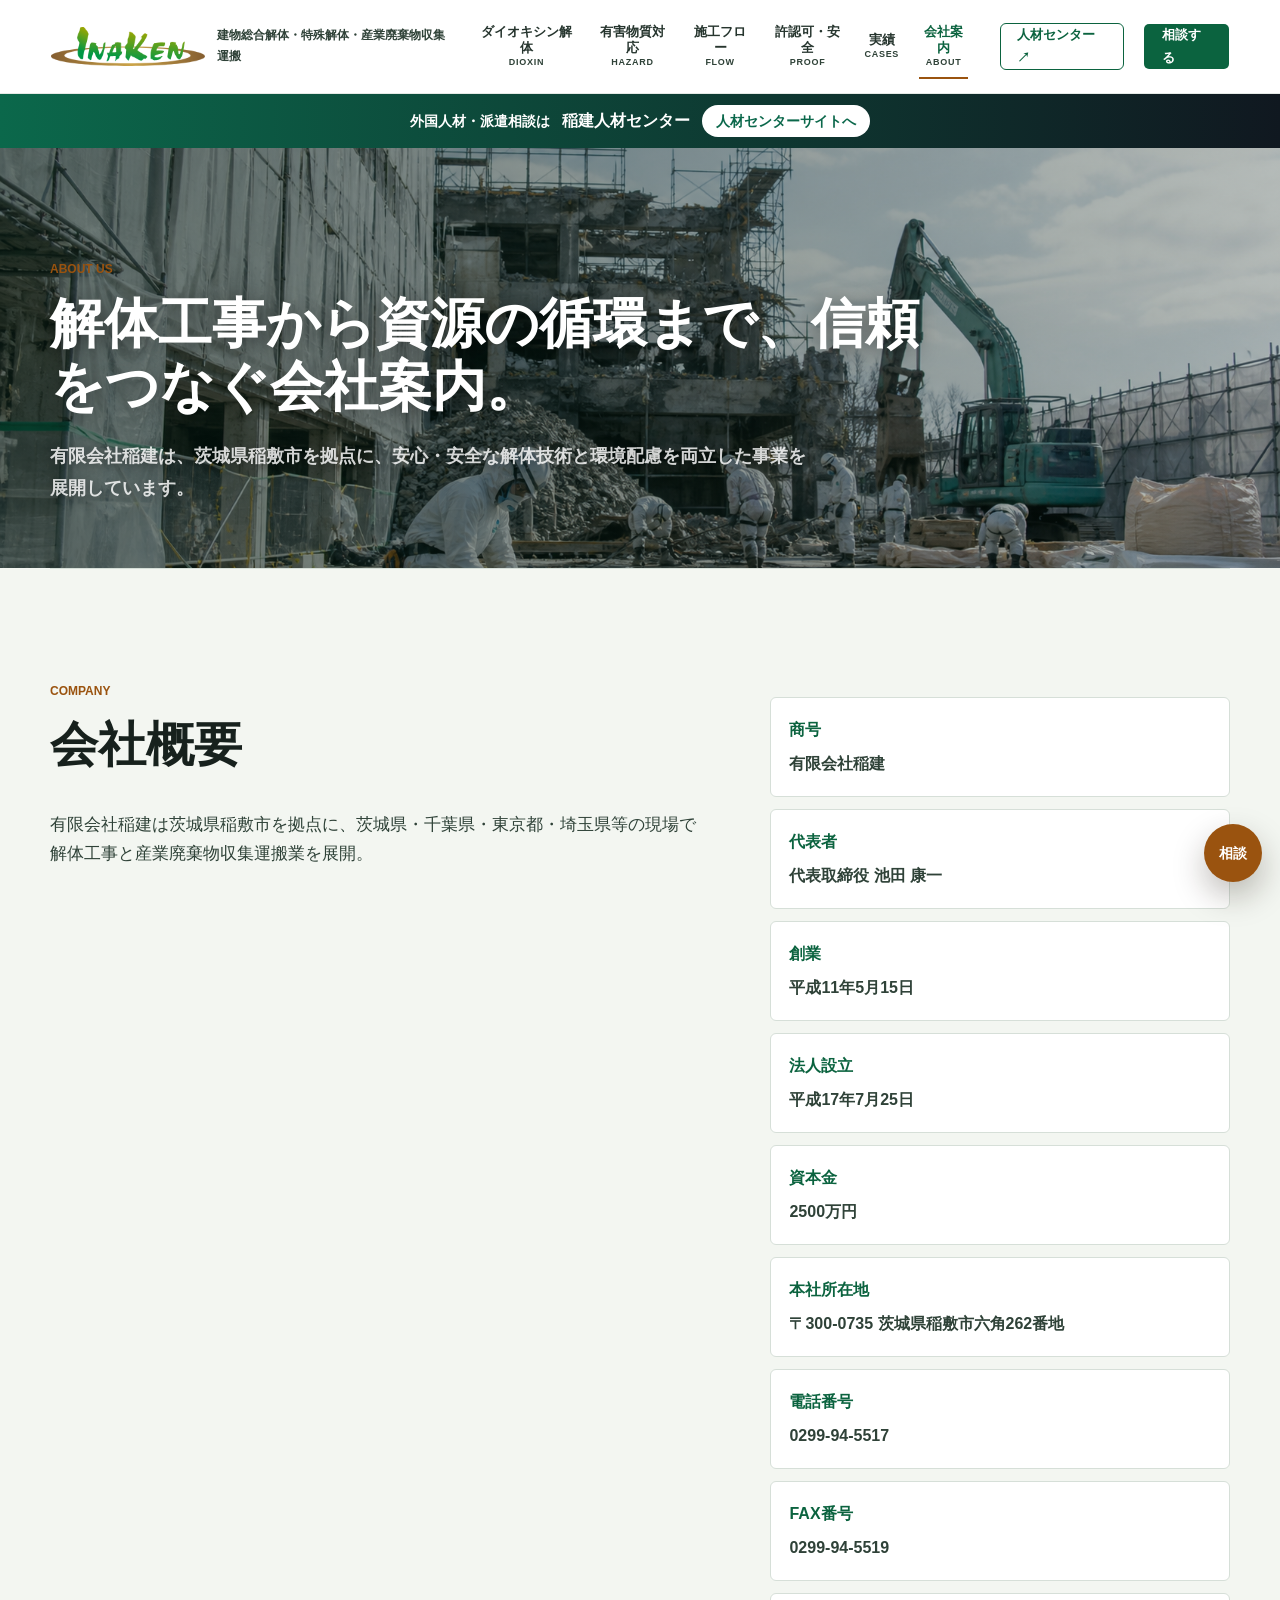
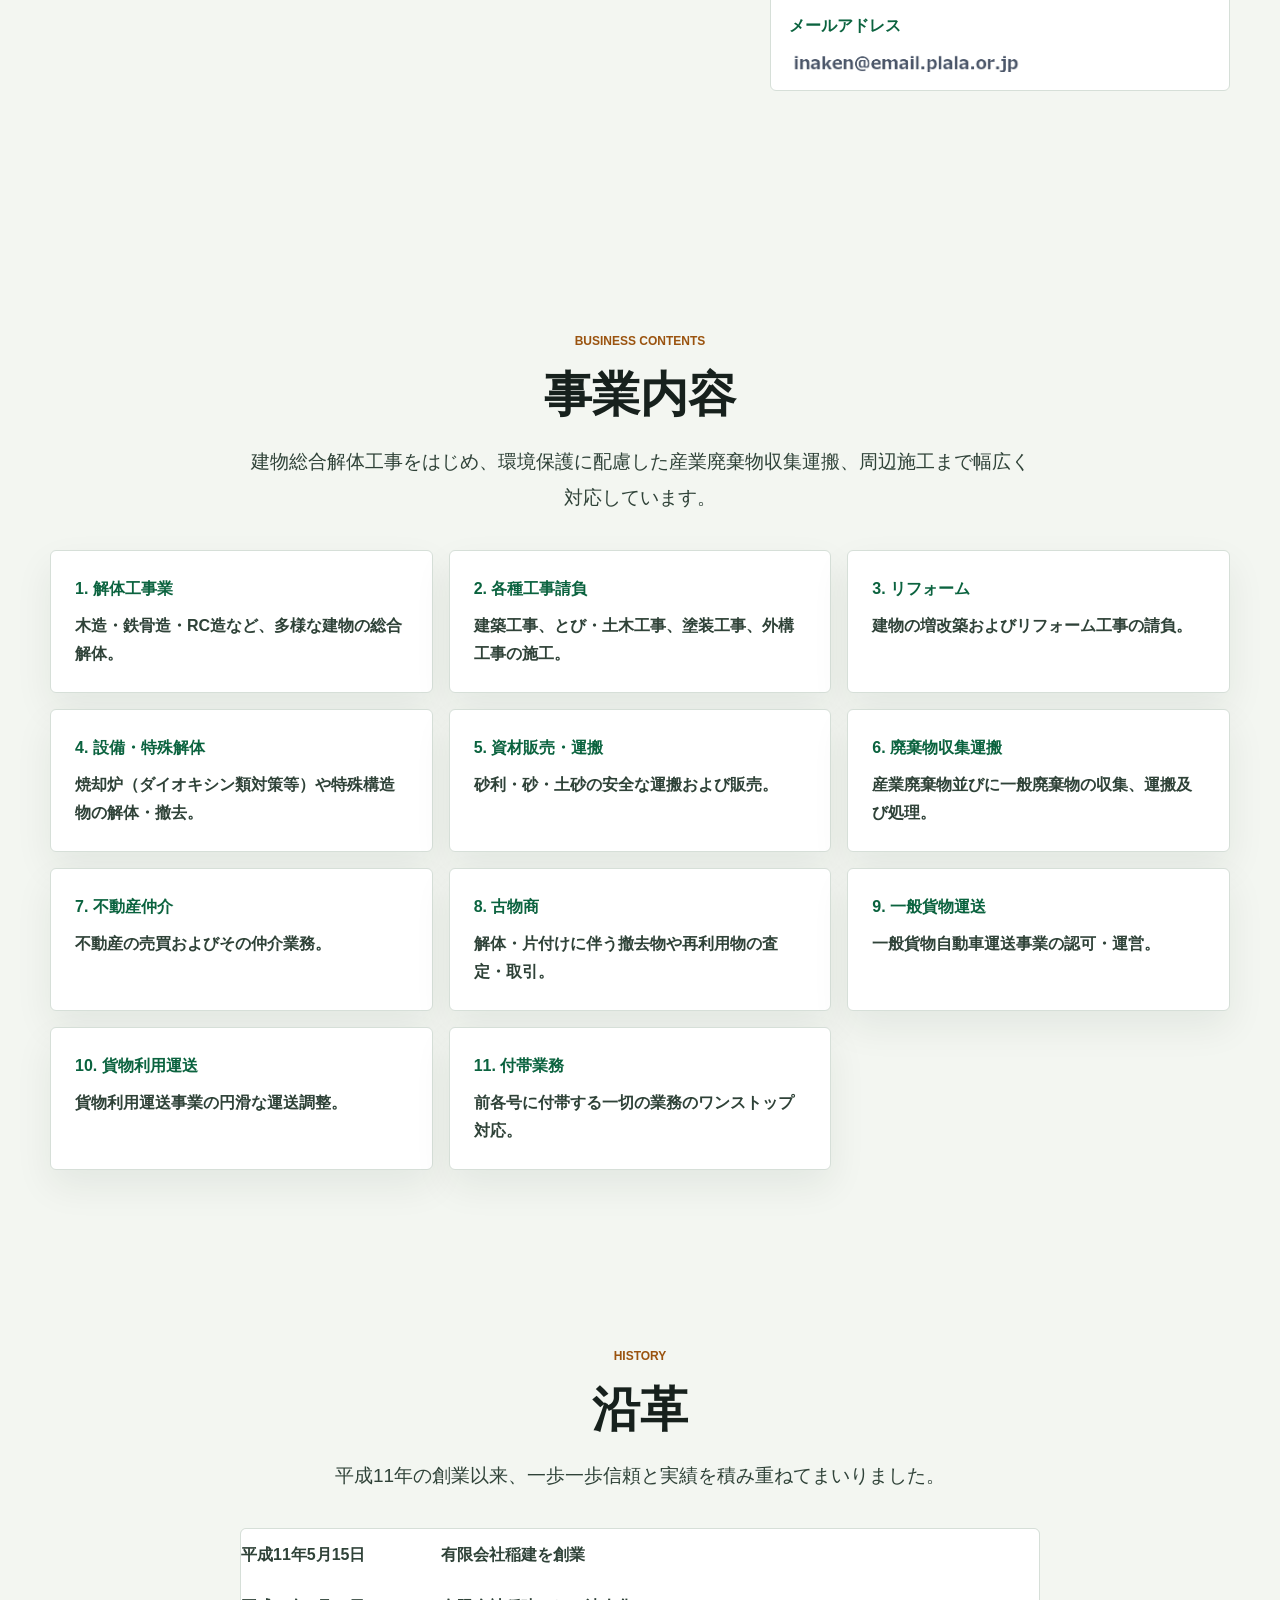
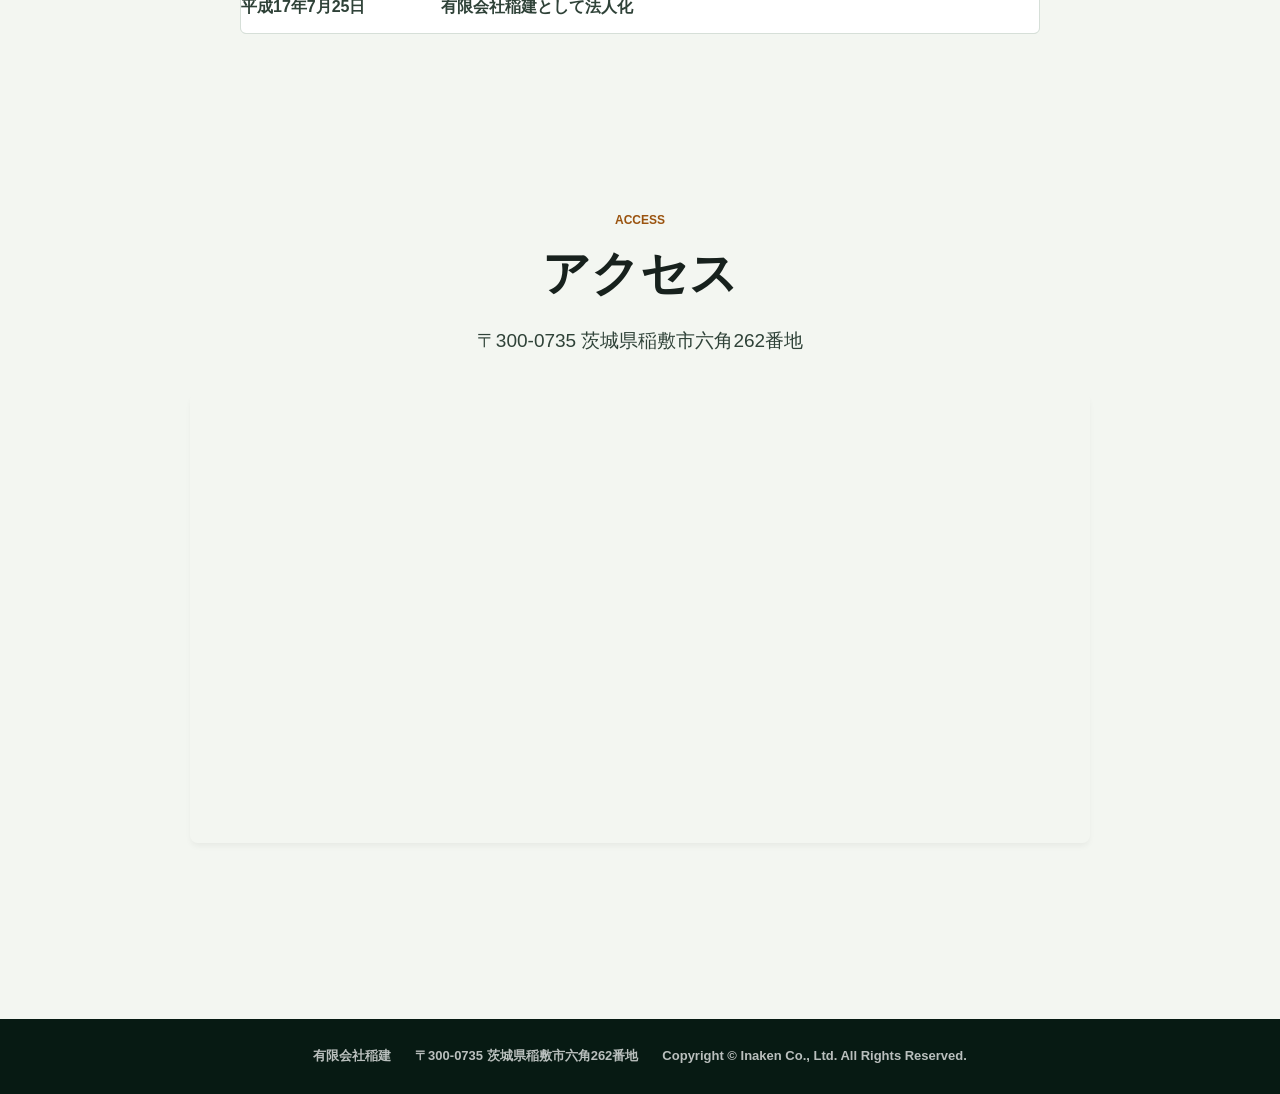
==== commit ae2c1cf3: "feat: add history and access map to about.html (v1.3.34)" ====
--- a/about.html
+++ b/about.html
@@ -1,11 +1,11 @@
 <!doctype html>
-<!-- Version: v1.3.33 -->
+<!-- Version: v1.3.34 -->
 <html lang="ja">
   <head>
     <meta charset="utf-8">
     <meta name="viewport" content="width=device-width, initial-scale=1">
     <title>会社案内 | 有限会社稲建</title>
-    <meta name="description" content="有限会社稲建の会社概要、事業内容、沿革などについてご案内いたします。茨城県稲敷市を拠点に、総合解体工事と産業廃棄物収集運搬に対応。">
+    <meta name="description" content="有限会社稲建の会社概要、事業内容、沿革、アクセスなどについてご案内いたします。茨城県稲敷市を拠点に、総合解体工事と産業廃棄物収集運搬に対応。">
     <link rel="icon" type="image/png" href="assets/favicon.png">
     <link rel="apple-touch-icon" href="assets/favicon.png">
     <link rel="stylesheet" href="styles_v1_3_27.css">
@@ -82,6 +82,38 @@
           <div><strong>11. 付帯業務</strong><span>前各号に付帯する一切の業務のワンストップ対応。</span></div>
         </div>
       </section>
+
+      <section class="section detail-section" style="border-top: 1px solid var(--color-border); padding-top: 4rem;">
+        <div class="section-heading">
+          <span class="section-code">HISTORY</span>
+          <h2>沿革</h2>
+          <p>平成11年の創業以来、一歩一歩信頼と実績を積み重ねてまいりました。</p>
+        </div>
+        <div class="matrix" style="grid-template-columns: 200px 1fr; max-width: 800px; margin: 0 auto;">
+          <div style="font-weight: bold; padding: 12px 0; border-bottom: 1px solid var(--color-border);">平成11年5月15日</div>
+          <div style="padding: 12px 0; border-bottom: 1px solid var(--color-border);">有限会社稲建を創業</div>
+          <div style="font-weight: bold; padding: 12px 0;">平成17年7月25日</div>
+          <div style="padding: 12px 0;">有限会社稲建として法人化</div>
+        </div>
+      </section>
+
+      <section class="section detail-section" style="border-top: 1px solid var(--color-border); padding-top: 4rem; margin-bottom: 4rem;">
+        <div class="section-heading">
+          <span class="section-code">ACCESS</span>
+          <h2>アクセス</h2>
+          <p>〒300-0735 茨城県稲敷市六角262番地</p>
+        </div>
+        <div class="map-container" style="max-width: 900px; margin: 0 auto; border-radius: 8px; overflow: hidden; border: 1px solid var(--color-border); box-shadow: 0 4px 6px -1px rgb(0 0 0 / 0.05);">
+          <iframe 
+            src="https://maps.google.com/maps?q=茨城県稲敷市六角262番地&t=&z=15&ie=UTF8&iwloc=&output=embed" 
+            width="100%" 
+            height="450" 
+            style="border:0; display: block;" 
+            allowfullscreen="" 
+            loading="lazy">
+          </iframe>
+        </div>
+      </section>
     </main>
     <footer class="site-footer"><span>有限会社稲建</span><span>〒300-0735 茨城県稲敷市六角262番地</span><span>Copyright © Inaken Co., Ltd. All Rights Reserved.</span></footer>
     <a class="floating-contact" href="contact.html" aria-label="問い合わせへ移動">相談</a>
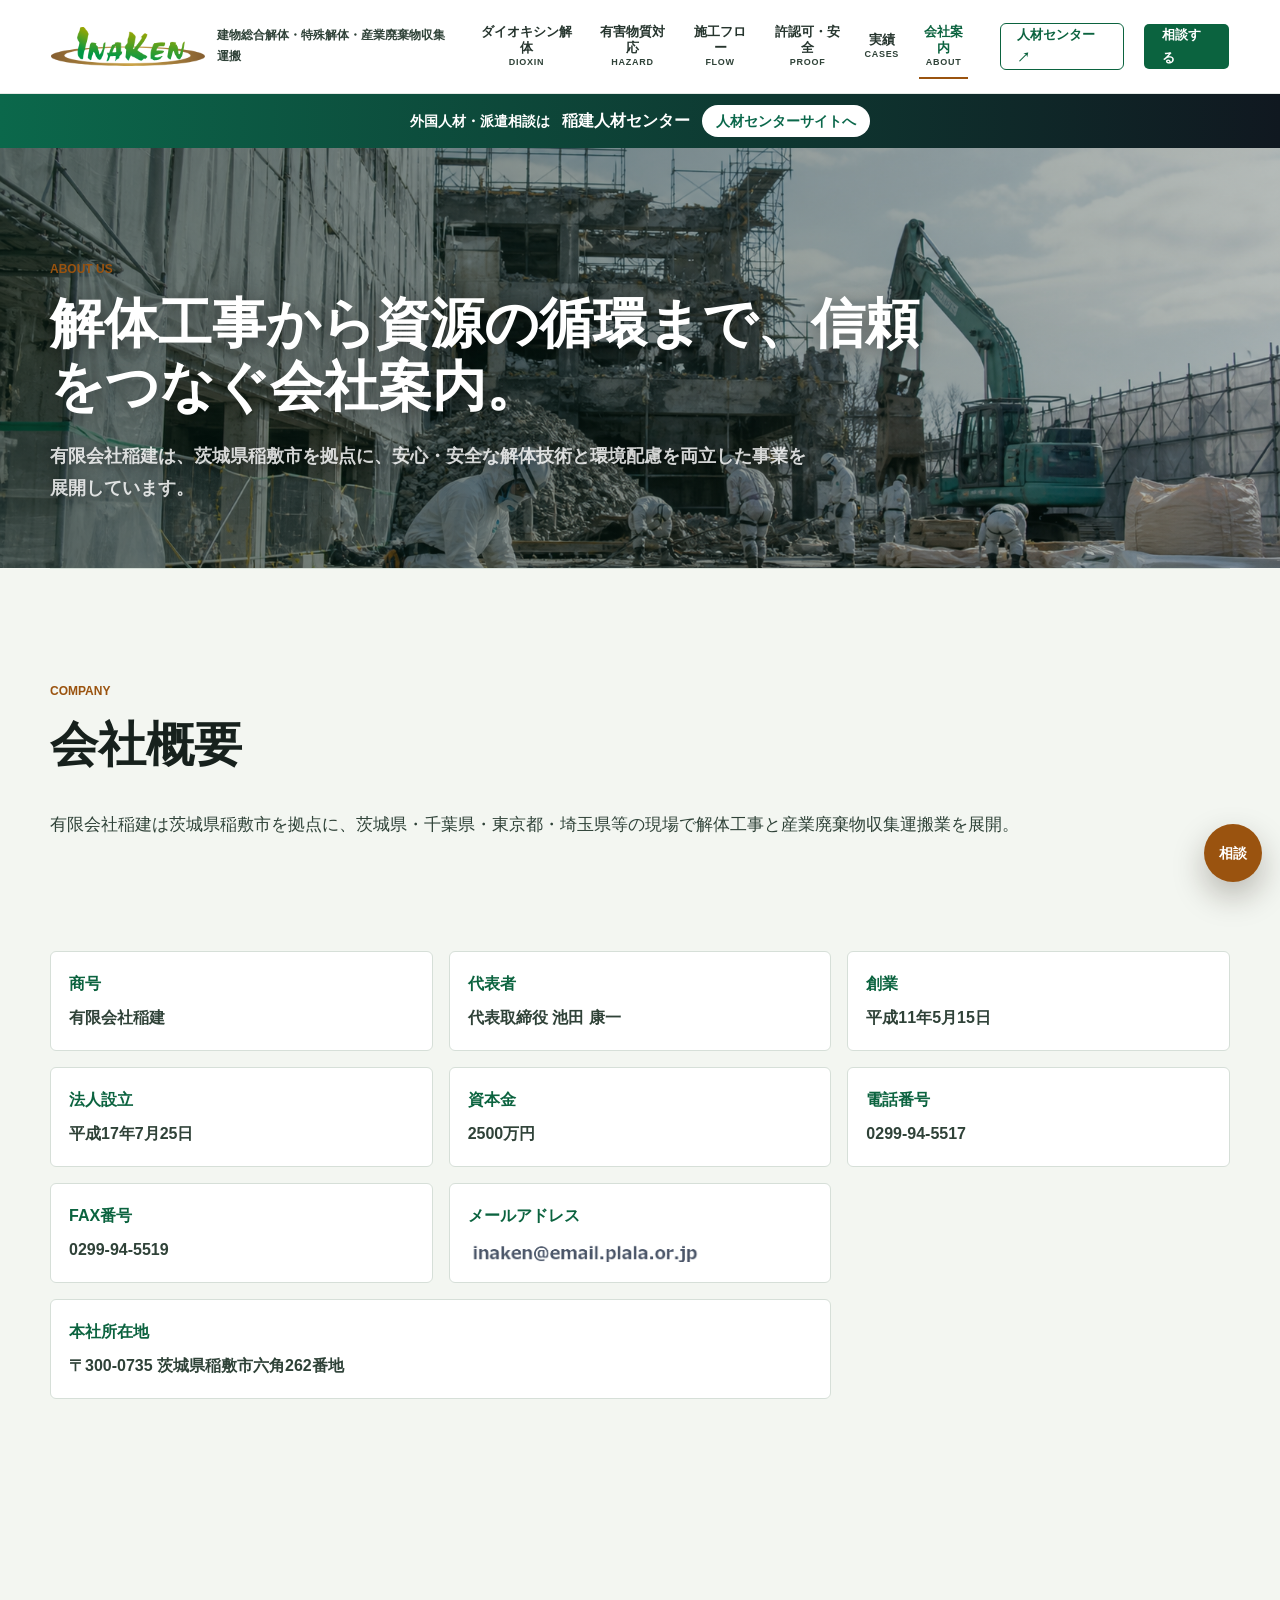
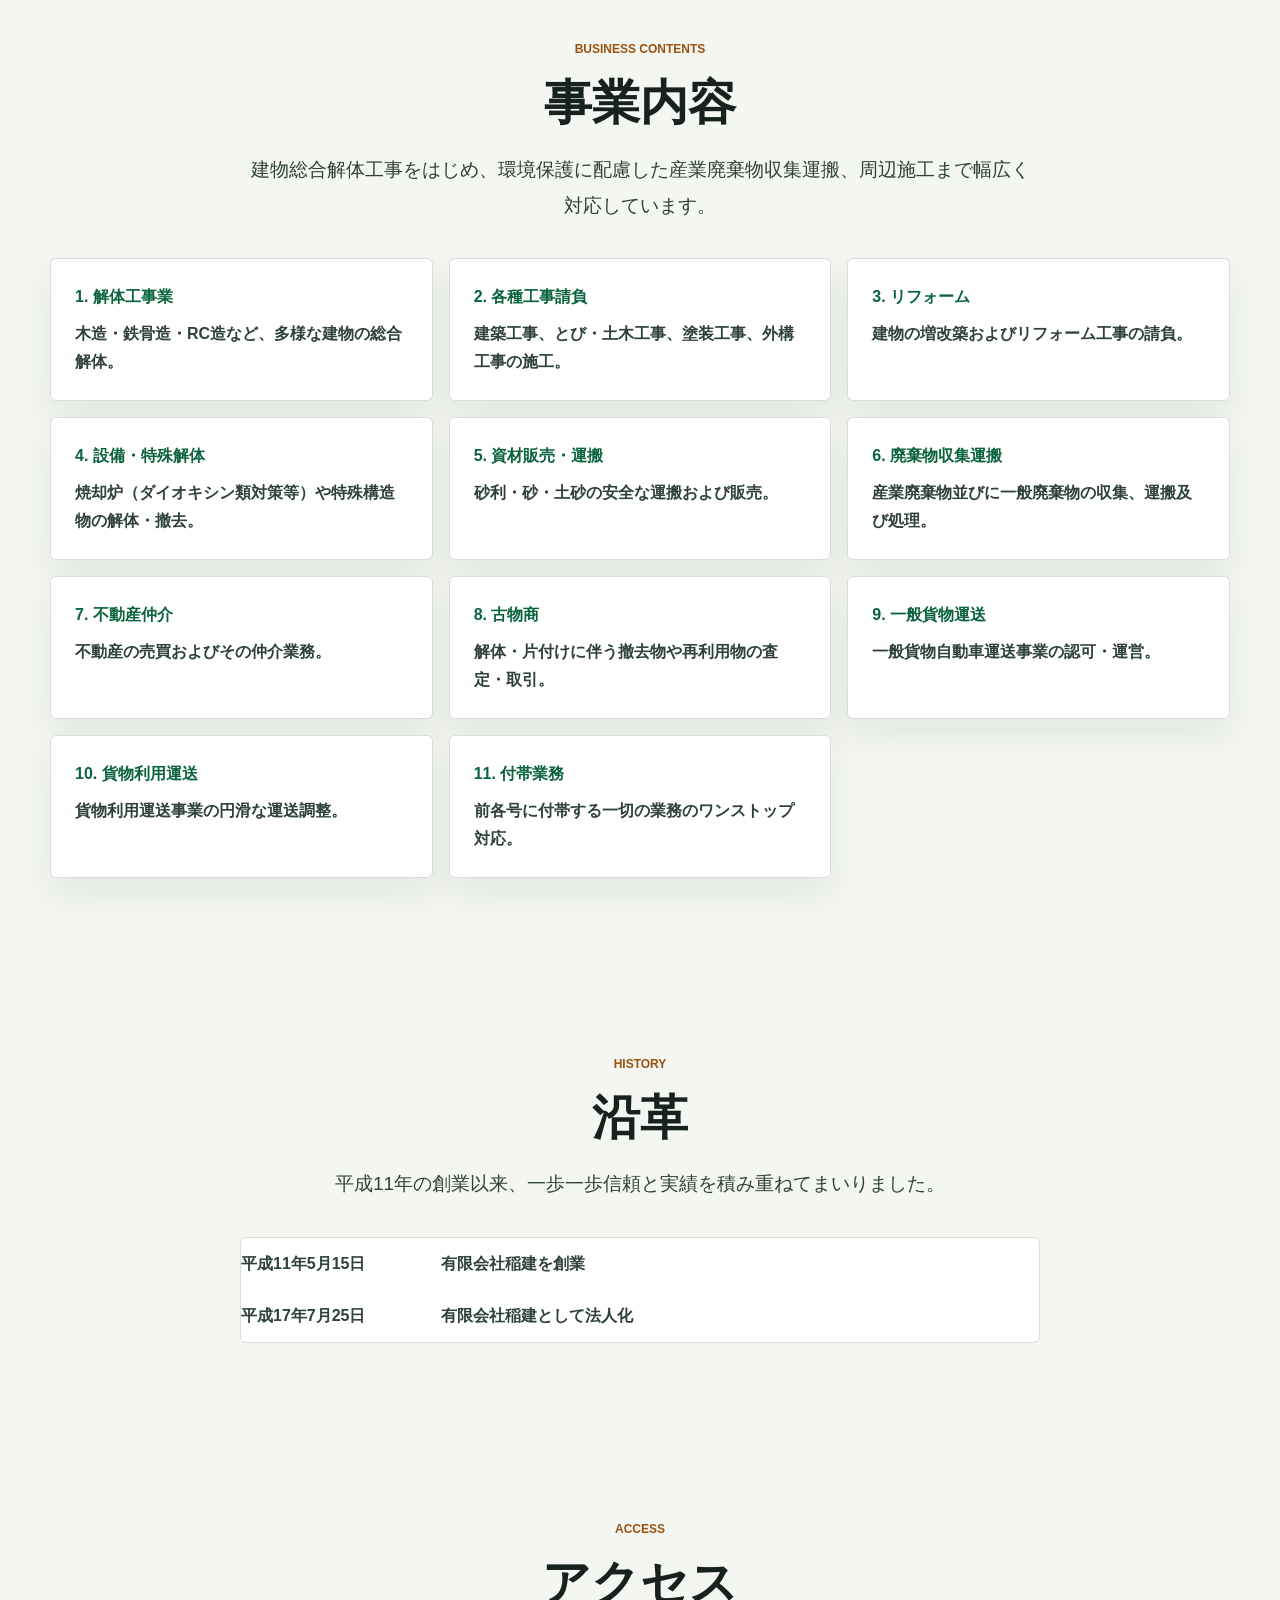
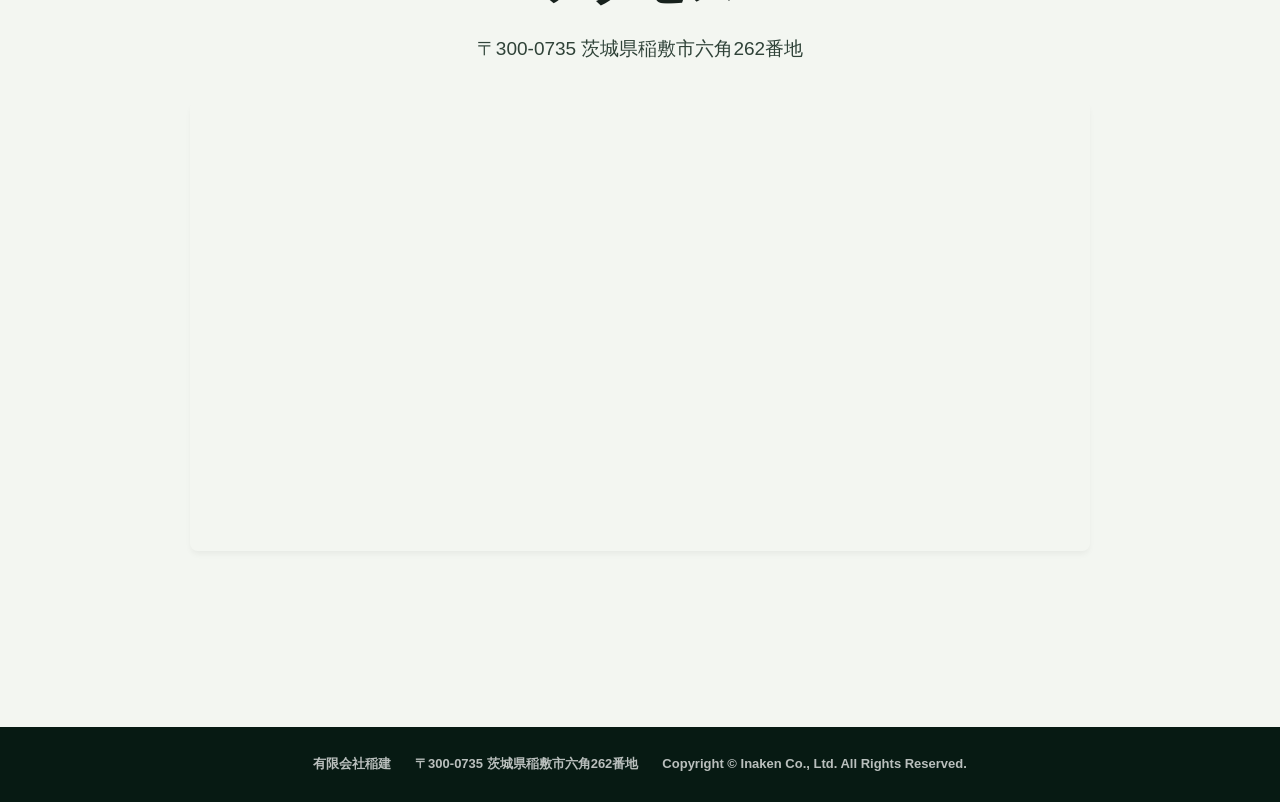
==== commit b4fee40c: "style: optimize company profile layout into multi-column grid in about.html (v1.3.35)" ====
--- a/about.html
+++ b/about.html
@@ -1,5 +1,5 @@
 <!doctype html>
-<!-- Version: v1.3.34 -->
+<!-- Version: v1.3.35 -->
 <html lang="ja">
   <head>
     <meta charset="utf-8">
@@ -9,6 +9,40 @@
     <link rel="icon" type="image/png" href="assets/favicon.png">
     <link rel="apple-touch-icon" href="assets/favicon.png">
     <link rel="stylesheet" href="styles_v1_3_27.css">
+    <style>
+      @media (min-width: 769px) {
+        .company {
+          grid-template-columns: 1fr !important;
+        }
+        .company-main {
+          margin-bottom: 2rem;
+        }
+        .company-data {
+          grid-template-columns: repeat(3, minmax(0, 1fr)) !important;
+          gap: 16px !important;
+        }
+        .company-data div.address {
+          grid-column: span 2;
+        }
+      }
+      @media (max-width: 768px) {
+        .company-data {
+          grid-template-columns: repeat(2, minmax(0, 1fr)) !important;
+          gap: 12px !important;
+        }
+        .company-data div.address {
+          grid-column: span 2;
+        }
+      }
+      @media (max-width: 480px) {
+        .company-data {
+          grid-template-columns: 1fr !important;
+        }
+        .company-data div.address {
+          grid-column: span 1;
+        }
+      }
+    </style>
   </head>
   <body>
     <header class="site-header" data-header>
@@ -55,10 +89,10 @@
           <div><dt>創業</dt><dd>平成11年5月15日</dd></div>
           <div><dt>法人設立</dt><dd>平成17年7月25日</dd></div>
           <div><dt>資本金</dt><dd>2500万円</dd></div>
-          <div><dt>本社所在地</dt><dd>〒300-0735 茨城県稲敷市六角262番地</dd></div>
           <div><dt>電話番号</dt><dd>0299-94-5517</dd></div>
           <div><dt>FAX番号</dt><dd>0299-94-5519</dd></div>
-          <div><dt>メールアドレス</dt><dd><img src="assets/email_address.png" alt="メールアドレス" style="vertical-align: -4px; height: 26px;"></dd></div>
+          <div class="email"><dt>メールアドレス</dt><dd><img src="assets/email_address.png" alt="メールアドレス" style="vertical-align: -4px; height: 26px;"></dd></div>
+          <div class="address"><dt>本社所在地</dt><dd>〒300-0735 茨城県稲敷市六角262番地</dd></div>
         </dl>
       </section>
 
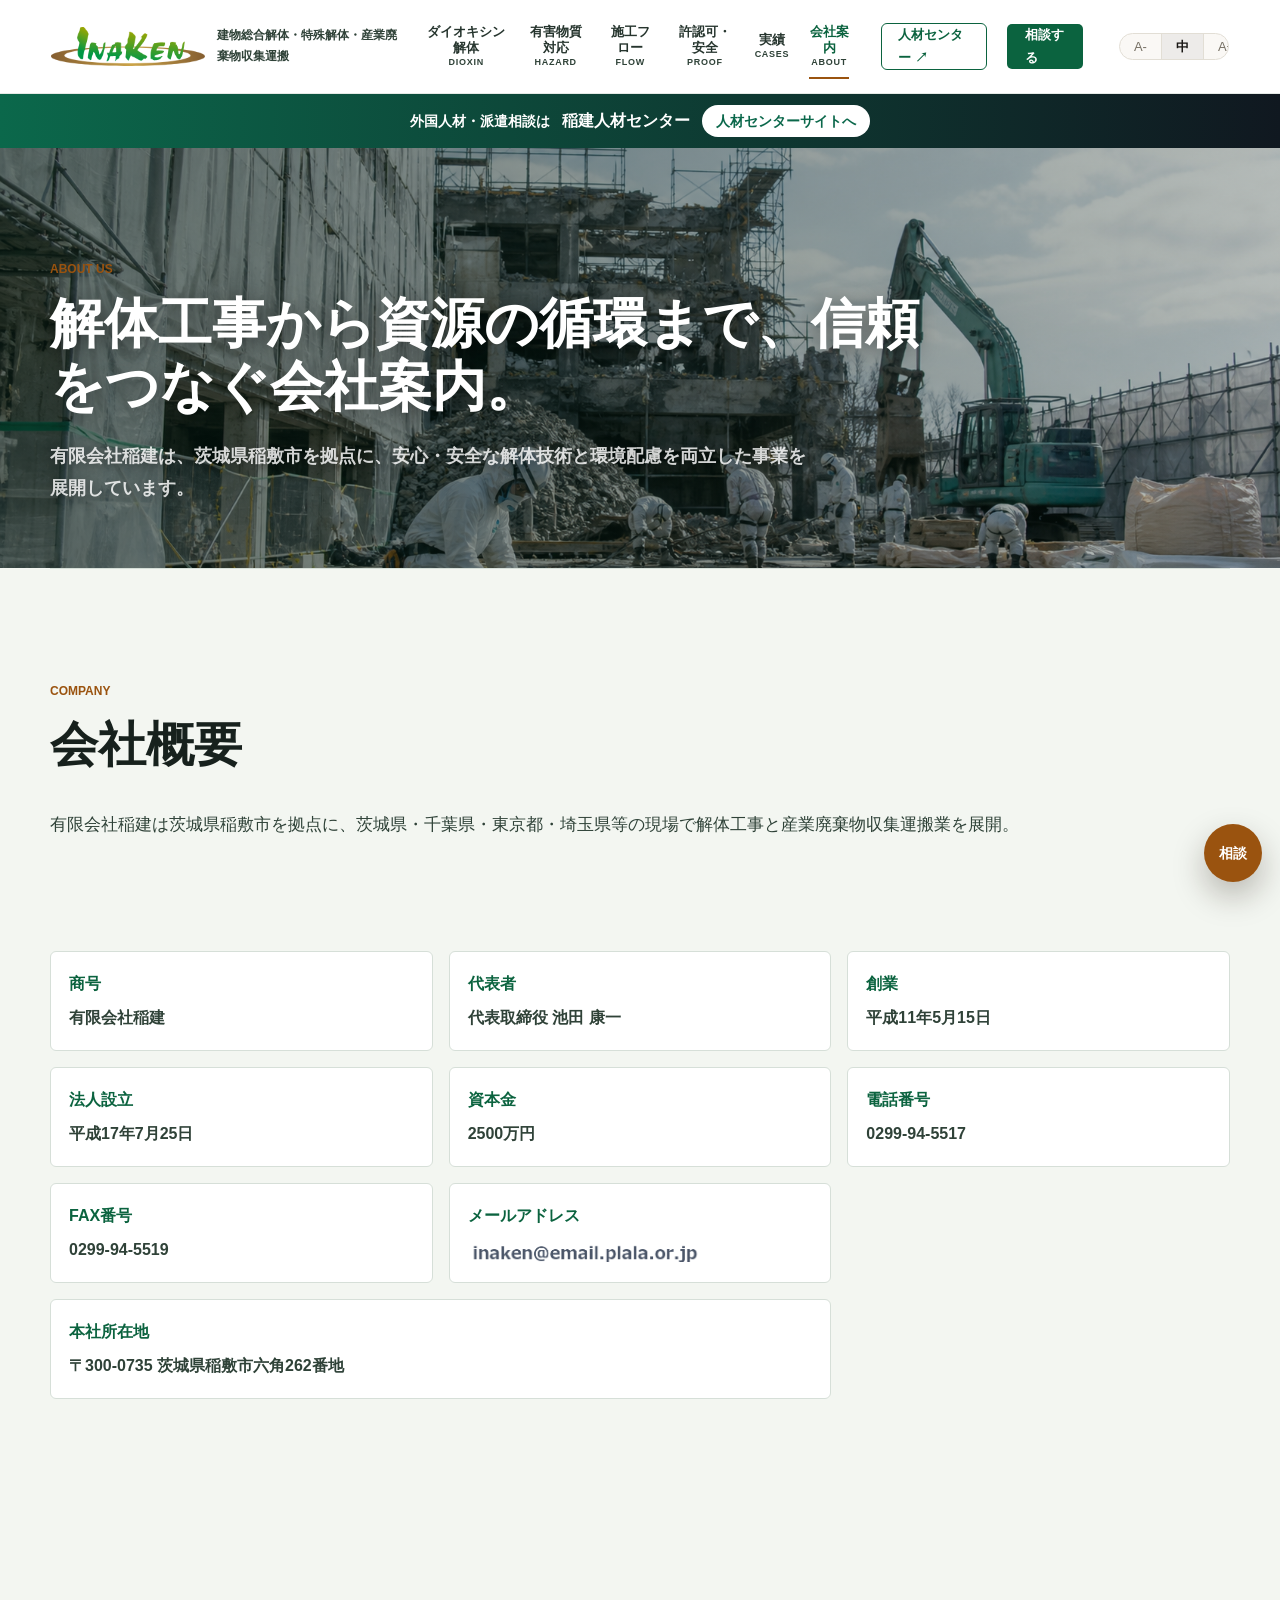
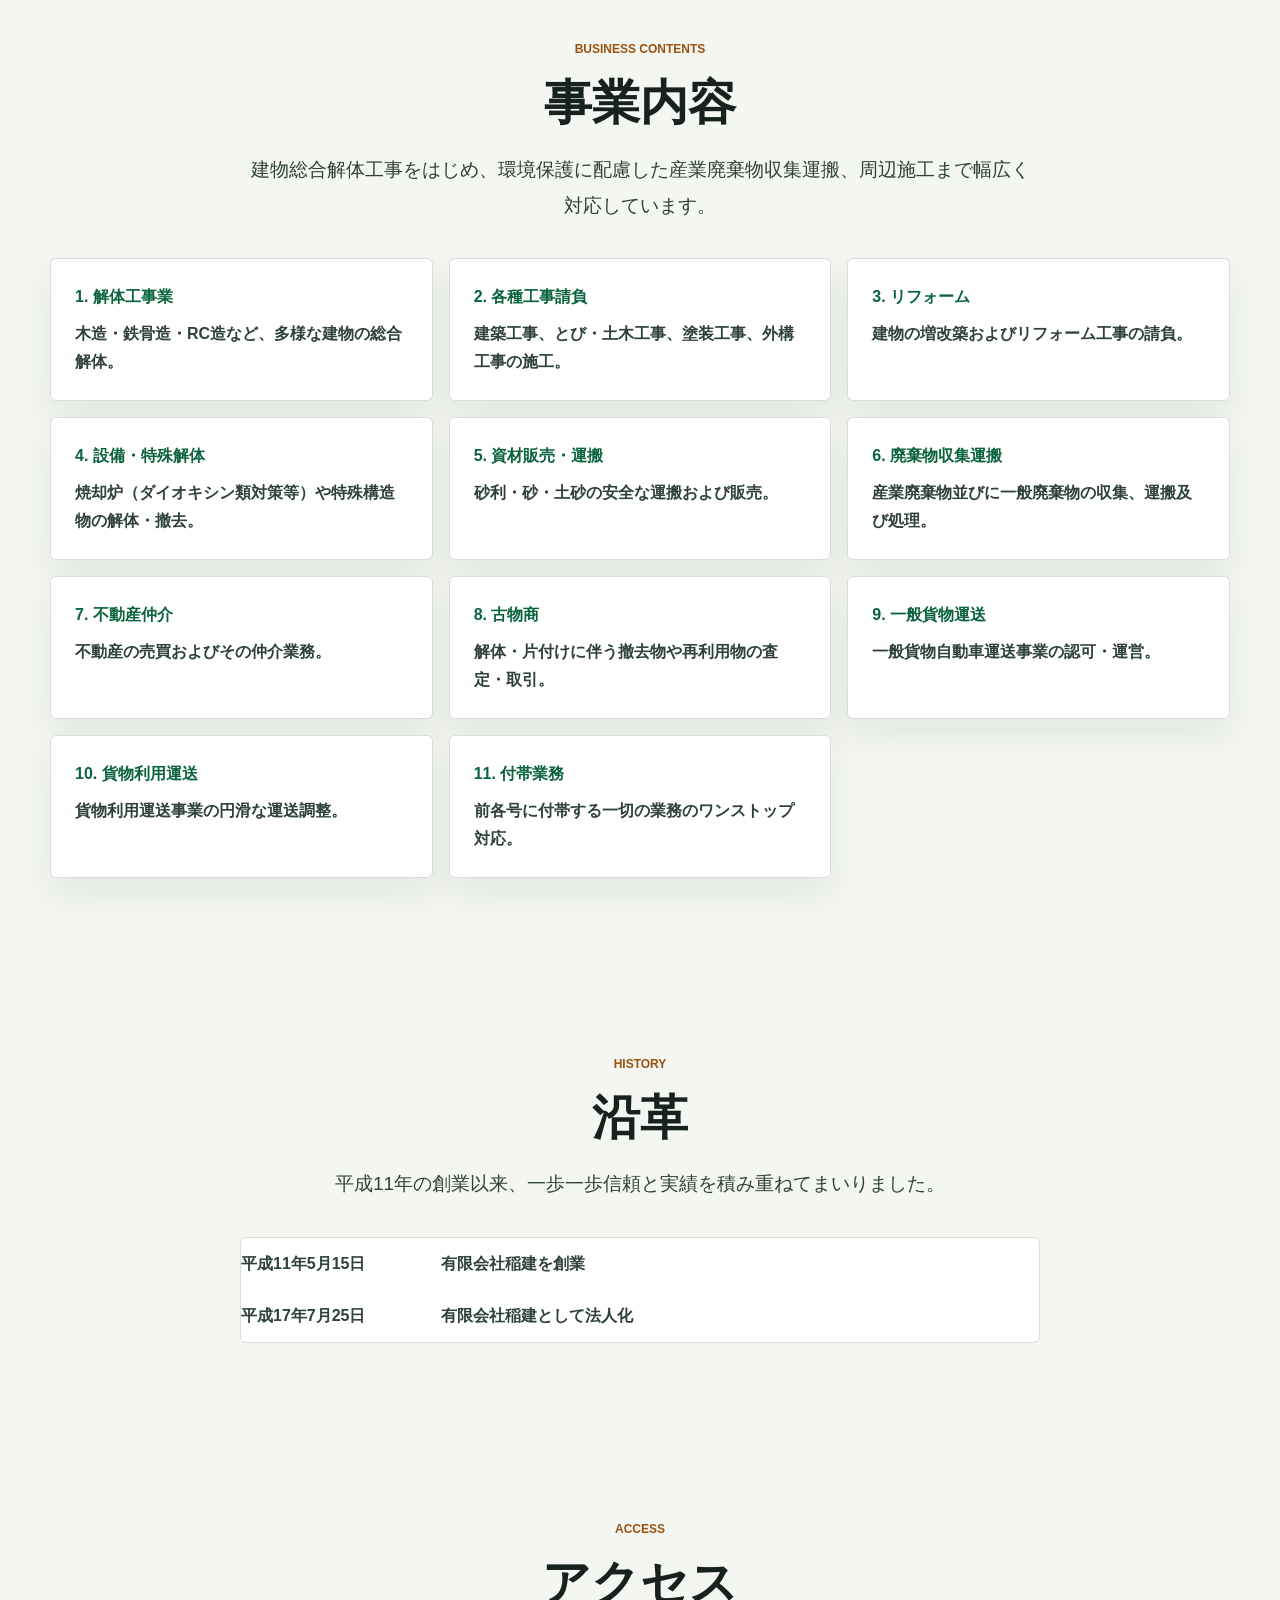
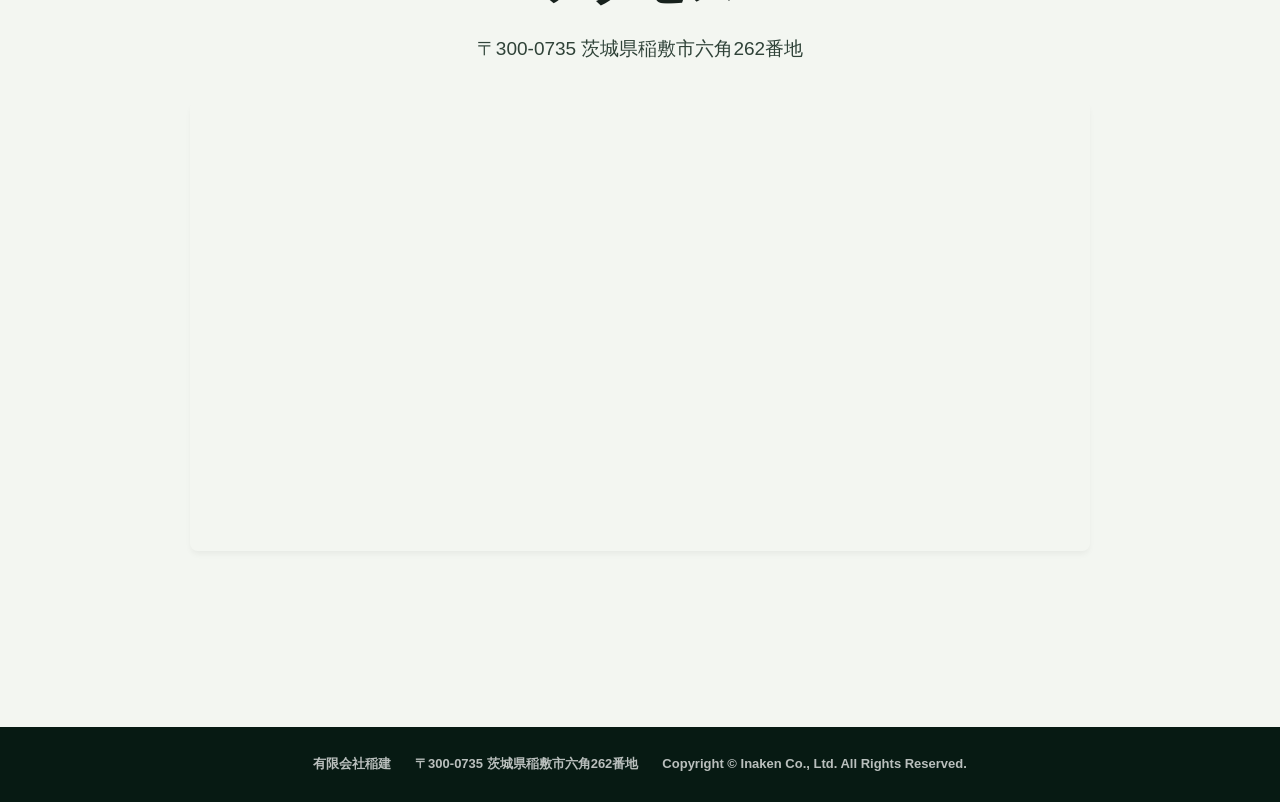
==== commit 85251874: "feat: restore font size control UI and styles across all pages" ====
--- a/about.html
+++ b/about.html
@@ -1,5 +1,5 @@
 <!doctype html>
-<!-- Version: v1.3.35 -->
+<!-- Version: v1.3.36 -->
 <html lang="ja">
   <head>
     <meta charset="utf-8">
@@ -63,6 +63,11 @@
         <a class="nav-link-special" href="https://yuji37.github.io/hr-inaken/index.html">人材センター ↗</a>
         <a class="nav-cta" href="contact.html">相談する</a>
       </nav>
+      <div class="font-size-control" aria-label="文字サイズ調整">
+        <button type="button" class="font-size-btn" data-size="small" aria-label="文字サイズ小">A-</button>
+        <button type="button" class="font-size-btn is-active" data-size="medium" aria-label="文字サイズ中" aria-pressed="true">中</button>
+        <button type="button" class="font-size-btn" data-size="large" aria-label="文字サイズ大">A+</button>
+      </div>
     </header>
     <div class="site-switch site-switch-hr" aria-label="稲建人材センターへの案内">
       <span>外国人材・派遣相談は</span>
--- a/styles_v1_3_27.css
+++ b/styles_v1_3_27.css
@@ -1523,3 +1523,67 @@
   }
   .site-switch a { width: 100%; justify-content: center; }
 }
+
+/* --- font-size-control スタイル (カプセル型) --- */
+.font-size-control {
+  display: inline-flex;
+  align-items: center;
+  gap: 0; /* 隙間なし */
+  background: #faf8f5; /* 非常に薄いベージュ */
+  padding: 0;
+  border-radius: 30px; /* カプセル型 */
+  border: 1px solid #e2ded5;
+  overflow: hidden;
+  margin-left: 12px;
+}
+
+.font-size-btn {
+  border: none;
+  background: transparent;
+  color: #767064; /* 少し落ち着いたカラー */
+  padding: 6px 14px;
+  cursor: pointer;
+  font-size: 0.8125rem; /* 13px */
+  font-weight: 500;
+  line-height: 1;
+  transition: all 0.15s ease;
+}
+
+/* ボタン間に縦の区切り線を引く */
+.font-size-btn:not(:first-child) {
+  border-left: 1px solid #e2ded5;
+  border-radius: 0;
+}
+
+.font-size-btn:hover {
+  background: rgba(0, 0, 0, 0.03);
+  color: #2c2924;
+}
+
+/* アクティブなボタンのスタイル */
+.font-size-btn.is-active {
+  font-weight: 800; /* 太字 */
+  color: #1a1815;   /* 濃い黒 */
+  background: rgba(0, 0, 0, 0.05); /* 微妙に背景を濃くする */
+}
+
+/* モバイル対応の調整 */
+@media (max-width: 900px) {
+  .font-size-control {
+    margin-right: 12px;
+  }
+}
+
+/* 追加: 配置の調整 */
+.site-nav {
+  margin-left: auto;
+}
+
+@media (max-width: 900px) {
+  .site-nav {
+    margin-left: 0;
+  }
+  .font-size-control {
+    margin-left: auto;
+  }
+}
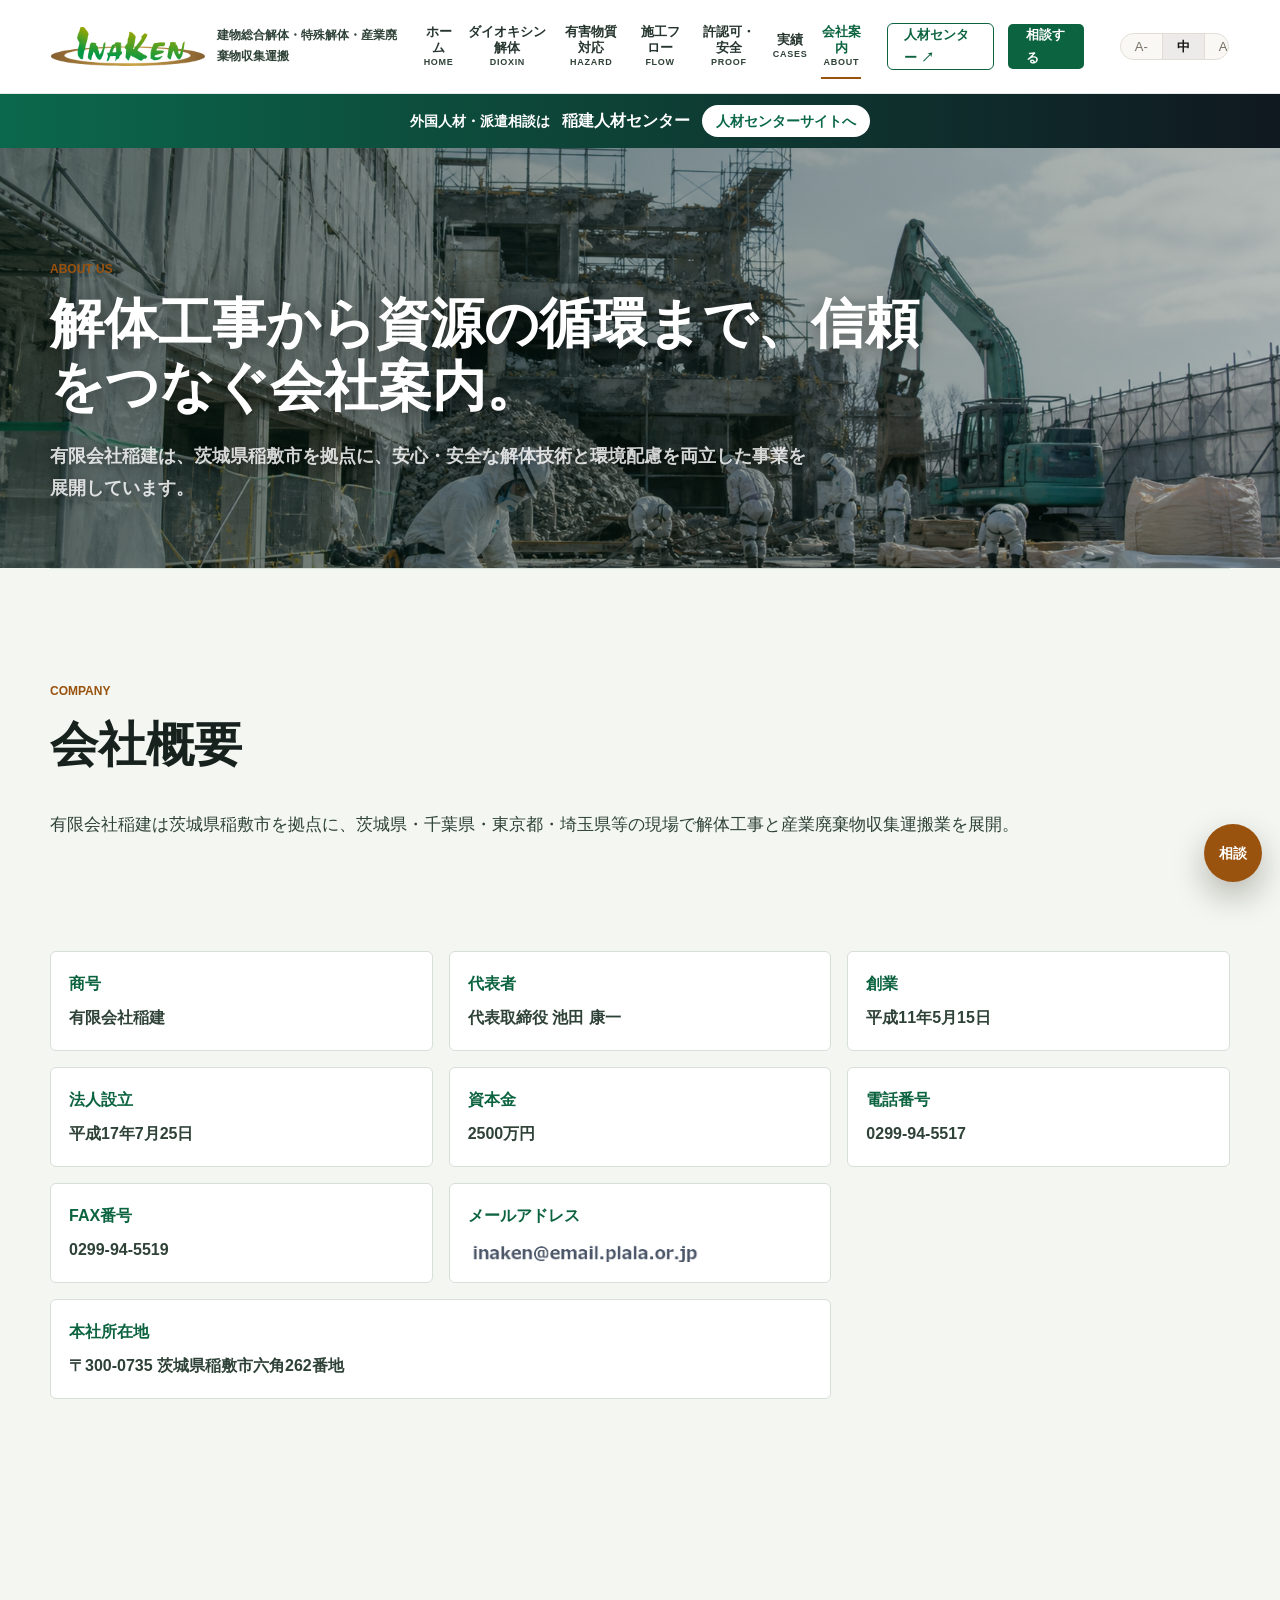
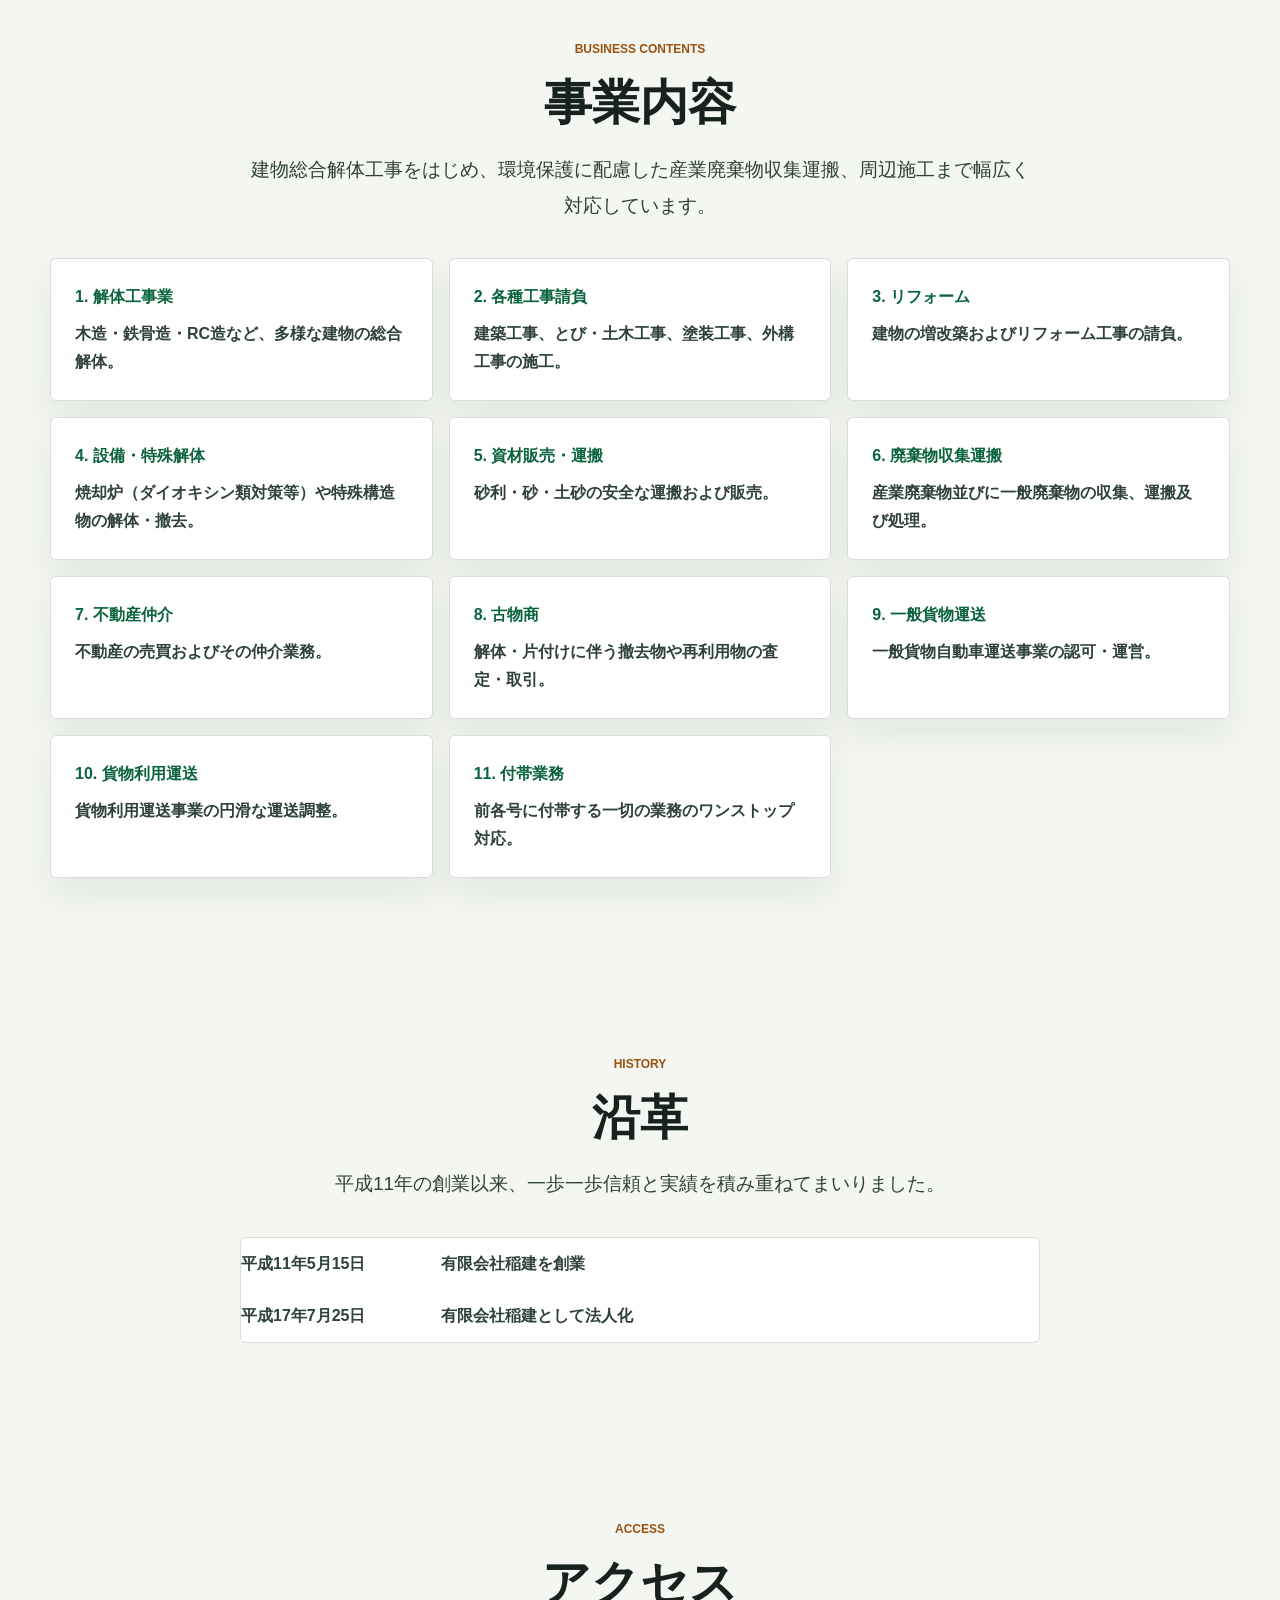
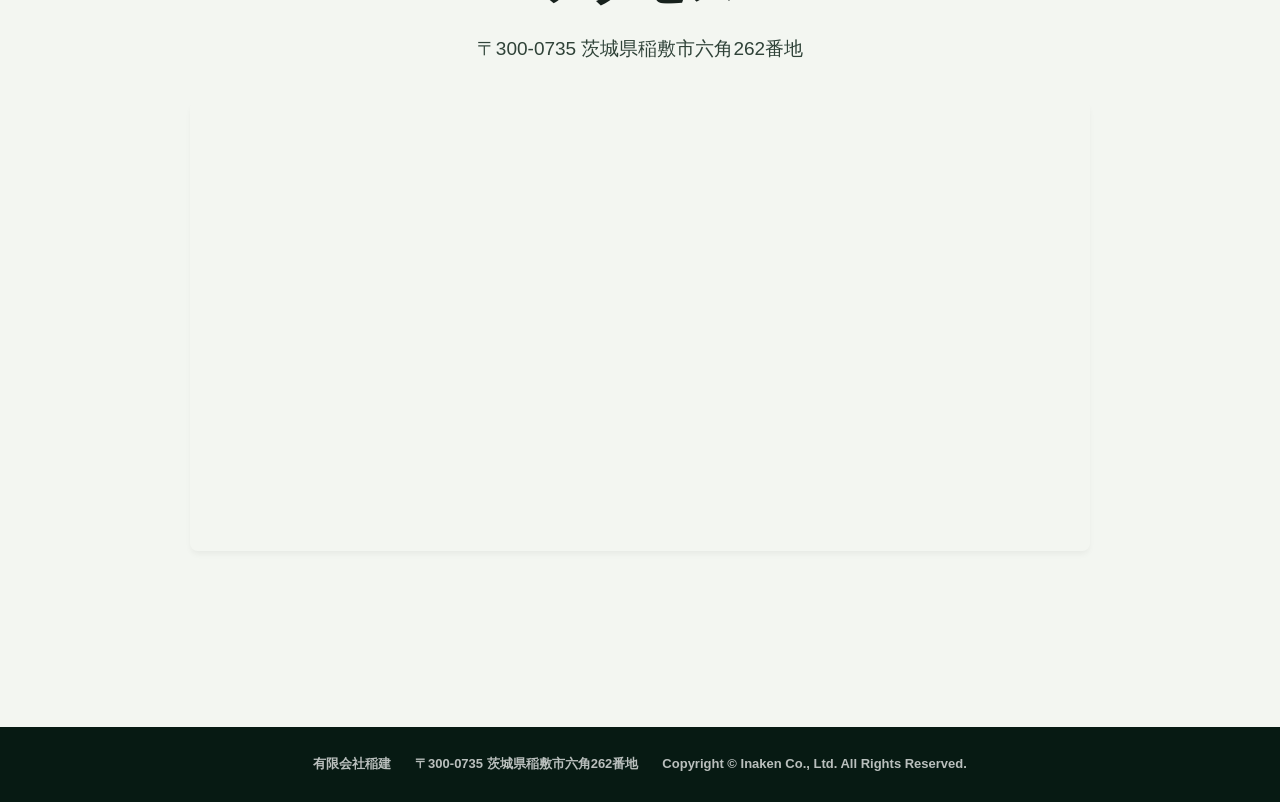
==== commit 9d7d0593: "feat: add Home link to navigation menu across all pages and adjust layout spacing (v1.3.37)" ====
--- a/about.html
+++ b/about.html
@@ -1,5 +1,5 @@
 <!doctype html>
-<!-- Version: v1.3.36 -->
+<!-- Version: v1.3.37 -->
 <html lang="ja">
   <head>
     <meta charset="utf-8">
@@ -54,6 +54,7 @@
       </a>
       <button class="nav-toggle" type="button" data-nav-toggle aria-label="メニューを開く"><span></span><span></span></button>
       <nav class="site-nav" data-nav>
+        <a href="index.html"><span>ホーム</span><small>HOME</small></a>
         <a href="dioxin.html"><span>ダイオキシン解体</span><small>DIOXIN</small></a>
         <a href="hazard.html"><span>有害物質対応</span><small>HAZARD</small></a>
         <a href="process.html"><span>施工フロー</span><small>FLOW</small></a>
--- a/styles_v1_3_27.css
+++ b/styles_v1_3_27.css
@@ -18,8 +18,14 @@
 }
 
 html {
+  font-size: 1rem;
+  transition: font-size 0.2s ease;
   scroll-behavior: smooth;
 }
+
+html.font-size-small { font-size: 0.875rem; }
+html.font-size-medium { font-size: 1rem; }
+html.font-size-large { font-size: 1.25rem; }
 
 body {
   margin: 0;
@@ -85,23 +91,23 @@
 }
 
 .brand-name {
-  font-size: 18px;
+  font-size: 1.125rem;
   font-weight: 800;
 }
 
 .brand-line {
   margin-top: -2px;
   color: var(--muted);
-  font-size: 12px;
+  font-size: 0.75rem;
   font-weight: 700;
 }
 
 .site-nav {
   display: flex;
   align-items: center;
-  gap: 20px;
+  gap: 14px;
   color: #26352e;
-  font-size: 13px;
+  font-size: 0.8125rem;
   font-weight: 800;
 }
 
@@ -118,7 +124,7 @@
 .site-nav a:not(.nav-link-special):not(.nav-cta) small {
   display: block;
   color: var(--muted);
-  font-size: 9px;
+  font-size: 0.5625rem;
   font-weight: 700;
   letter-spacing: .08em;
   text-transform: uppercase;
@@ -229,7 +235,7 @@
 .hero h1 {
   max-width: 980px;
   margin: 0;
-  font-size: clamp(42px, 6vw, 72px);
+  font-size: clamp(2.625rem, 6vw, 4.5rem);
   line-height: 1.08;
   font-weight: 900;
   text-shadow: 0 4px 22px rgba(0, 0, 0, 0.48);
@@ -239,7 +245,7 @@
   max-width: 760px;
   margin: 26px 0 0;
   color: rgba(255, 255, 255, 0.9);
-  font-size: clamp(18px, 2vw, 23px);
+  font-size: clamp(1.125rem, 2vw, 1.4375rem);
   line-height: 1.9;
   font-weight: 700;
   text-shadow: 0 2px 14px rgba(0, 0, 0, 0.48);
@@ -260,7 +266,7 @@
   padding: 12px 20px;
   border: 1px solid transparent;
   border-radius: 5px;
-  font-size: 15px;
+  font-size: 0.9375rem;
   font-weight: 900;
   cursor: pointer;
   transition: transform 160ms ease, box-shadow 160ms ease, background 160ms ease, border-color 160ms ease;
@@ -307,7 +313,7 @@
 .hero-assurance strong {
   display: block;
   color: #f3b05f;
-  font-size: 13px;
+  font-size: 0.8125rem;
   font-weight: 900;
 }
 
@@ -315,7 +321,7 @@
   display: block;
   margin-top: 7px;
   color: #fff;
-  font-size: 15px;
+  font-size: 0.9375rem;
   line-height: 1.55;
   font-weight: 800;
 }
@@ -340,7 +346,7 @@
 .page-hero h1,
 .contact h1 {
   margin: 0;
-  font-size: 54px;
+  font-size: 3.375rem;
   line-height: 1.18;
   font-weight: 900;
   text-shadow: 0 4px 22px rgba(0, 0, 0, 0.48);
@@ -350,7 +356,7 @@
   max-width: 760px;
   margin: 22px 0 0;
   color: rgba(255, 255, 255, 0.82);
-  font-size: 18px;
+  font-size: 1.125rem;
   font-weight: 700;
   text-shadow: 0 2px 14px rgba(0, 0, 0, 0.45);
 }
@@ -376,21 +382,21 @@
   display: block;
   margin-bottom: 12px;
   color: var(--amber);
-  font-size: 12px;
+  font-size: 0.75rem;
   font-weight: 900;
   text-transform: uppercase;
 }
 
 h2 {
   margin: 0;
-  font-size: 48px;
+  font-size: 3rem;
   line-height: 1.28;
   font-weight: 900;
 }
 
 h3 {
   margin: 0;
-  font-size: 21px;
+  font-size: 1.3125rem;
   line-height: 1.45;
 }
 
@@ -419,7 +425,7 @@
 
 .lead-panel p {
   margin-bottom: 0;
-  font-size: 17px;
+  font-size: 1.0625rem;
 }
 
 .scope-list,
@@ -477,7 +483,7 @@
 .overview-grid strong {
   display: block;
   color: var(--green-dark);
-  font-size: 20px;
+  font-size: 1.25rem;
   font-weight: 900;
 }
 
@@ -492,7 +498,7 @@
   display: block;
   margin-top: 18px;
   color: var(--amber);
-  font-size: 12px;
+  font-size: 0.75rem;
   font-style: normal;
   font-weight: 900;
 }
@@ -500,7 +506,7 @@
 .narrative .section-heading p {
   max-width: 880px;
   margin: 20px auto 0;
-  font-size: 19px;
+  font-size: 1.1875rem;
   line-height: 1.9;
 }
 
@@ -615,7 +621,7 @@
 .notice-panel strong {
   display: block;
   color: var(--green-dark);
-  font-size: 18px;
+  font-size: 1.125rem;
   font-weight: 900;
 }
 
@@ -643,7 +649,7 @@
   background: var(--green-soft);
   color: var(--green-dark);
   border-radius: 5px;
-  font-size: 12px;
+  font-size: 0.75rem;
   font-weight: 900;
 }
 
@@ -723,7 +729,7 @@
   display: block;
   padding: 18px 20px 0;
   color: var(--amber);
-  font-size: 13px;
+  font-size: 0.8125rem;
   font-weight: 900;
 }
 
@@ -731,7 +737,7 @@
   display: block;
   padding: 8px 20px 22px;
   color: var(--green-dark);
-  font-size: 17px;
+  font-size: 1.0625rem;
   line-height: 1.65;
   font-weight: 900;
 }
@@ -743,7 +749,7 @@
   display: block;
   margin-bottom: 18px;
   color: var(--amber);
-  font-size: 12px;
+  font-size: 0.75rem;
   font-weight: 900;
 }
 
@@ -795,7 +801,7 @@
 .text-stack p {
   margin: 0;
   color: rgba(255, 255, 255, 0.78);
-  font-size: 17px;
+  font-size: 1.0625rem;
 }
 
 .split-band.light .text-stack p {
@@ -805,7 +811,7 @@
 .detail-section .section-heading p {
   max-width: 780px;
   margin: 18px auto 0;
-  font-size: 19px;
+  font-size: 1.1875rem;
   line-height: 1.9;
 }
 
@@ -910,7 +916,7 @@
 .service-grid h2,
 .timeline h2,
 .case-card h2 {
-  font-size: 21px;
+  font-size: 1.3125rem;
   line-height: 1.45;
 }
 
@@ -950,7 +956,7 @@
   display: block;
   margin-bottom: 24px;
   color: var(--amber);
-  font-size: 13px;
+  font-size: 0.8125rem;
   font-weight: 900;
 }
 
@@ -1013,7 +1019,7 @@
 .cert-mark strong {
   display: block;
   color: var(--green);
-  font-size: 56px;
+  font-size: 3.5rem;
   line-height: 1;
   font-weight: 900;
 }
@@ -1022,7 +1028,7 @@
   display: block;
   margin-top: 14px;
   color: var(--muted);
-  font-size: 15px;
+  font-size: 0.9375rem;
   line-height: 1.6;
   font-weight: 900;
 }
@@ -1061,7 +1067,7 @@
   display: block;
   margin-top: 18px;
   color: var(--green);
-  font-size: 13px;
+  font-size: 0.8125rem;
   font-weight: 900;
 }
 
@@ -1070,7 +1076,7 @@
 }
 
 .company-main p {
-  font-size: 17px;
+  font-size: 1.0625rem;
 }
 
 .contact {
@@ -1096,7 +1102,7 @@
 .phone-link {
   display: block;
   margin-top: 28px;
-  font-size: 54px;
+  font-size: 3.375rem;
   line-height: 1.1;
   font-weight: 900;
 }
@@ -1107,7 +1113,7 @@
   width: fit-content;
   margin-top: 12px;
   color: #fff;
-  font-size: clamp(18px, 2vw, 23px);
+  font-size: clamp(1.125rem, 2vw, 1.4375rem);
   font-weight: 900;
   text-decoration: underline;
   text-decoration-thickness: 2px;
@@ -1135,7 +1141,7 @@
   display: grid;
   gap: 7px;
   color: #26352e;
-  font-size: 14px;
+  font-size: 0.875rem;
   font-weight: 900;
 }
 
@@ -1148,7 +1154,7 @@
   background: #fbfcfb;
   color: var(--ink);
   padding: 12px 13px;
-  font-size: 15px;
+  font-size: 0.9375rem;
 }
 
 .contact-form textarea {
@@ -1170,7 +1176,7 @@
   padding: 26px 18px;
   background: #071a13;
   color: rgba(255, 255, 255, 0.72);
-  font-size: 13px;
+  font-size: 0.8125rem;
   font-weight: 700;
 }
 
@@ -1187,7 +1193,7 @@
   color: #fff;
   border-radius: 50%;
   box-shadow: 0 14px 32px rgba(33, 23, 11, 0.28);
-  font-size: 14px;
+  font-size: 0.875rem;
   font-weight: 900;
 }
 
@@ -1205,7 +1211,7 @@
   background: var(--green-dark);
   color: #fff;
   box-shadow: 0 14px 32px rgba(6, 29, 20, 0.32);
-  font-size: 24px;
+  font-size: 1.5rem;
   font-weight: 900;
   line-height: 1;
   cursor: pointer;
@@ -1220,11 +1226,14 @@
   transform: translateY(0);
 }
 
+@media (max-width: 1120px) {
+  .site-nav {
+    gap: 8px;
+    font-size: 0.75rem;
+  }
+}
+
 @media (max-width: 1040px) {
-  .site-nav {
-    gap: 11px;
-    font-size: 13px;
-  }
 
   .service-grid,
   .timeline,
@@ -1289,20 +1298,20 @@
   }
 
   .hero h1 {
-    font-size: 52px;
+    font-size: 3.25rem;
   }
 
   .hero p {
-    font-size: 19px;
+    font-size: 1.1875rem;
   }
 
   h2 {
-    font-size: 38px;
+    font-size: 2.375rem;
   }
 
   .page-hero h1,
   .contact h1 {
-    font-size: 40px;
+    font-size: 2.5rem;
   }
 
   .hero-assurance,
@@ -1347,20 +1356,20 @@
   }
 
   .hero h1 {
-    font-size: 37px;
+    font-size: 2.3125rem;
   }
 
   .hero p {
-    font-size: 17px;
+    font-size: 1.0625rem;
     line-height: 1.75;
   }
 
   h2 {
-    font-size: 32px;
+    font-size: 2rem;
   }
 
   .phone-link {
-    font-size: 34px;
+    font-size: 2.125rem;
   }
 
   .button,
@@ -1434,7 +1443,7 @@
 
   .page-hero h1,
   .contact h1 {
-    font-size: 34px;
+    font-size: 2.125rem;
   }
 
   }
@@ -1474,7 +1483,7 @@
   border: 1.5px solid var(--green);
   border-radius: 6px;
   font-weight: 800;
-  font-size: 13px;
+  font-size: 0.8125rem;
   transition: all 0.2s ease;
   margin-left: 12px;
   text-decoration: none;
@@ -1494,12 +1503,12 @@
   padding: 11px 20px;
   color: #fff;
   background: linear-gradient(90deg, #0b684b, #101820);
-  font-size: 14px;
+  font-size: 0.875rem;
   font-weight: 700;
 }
 
 .site-switch strong {
-  font-size: 16px;
+  font-size: 1rem;
 }
 
 .site-switch a {
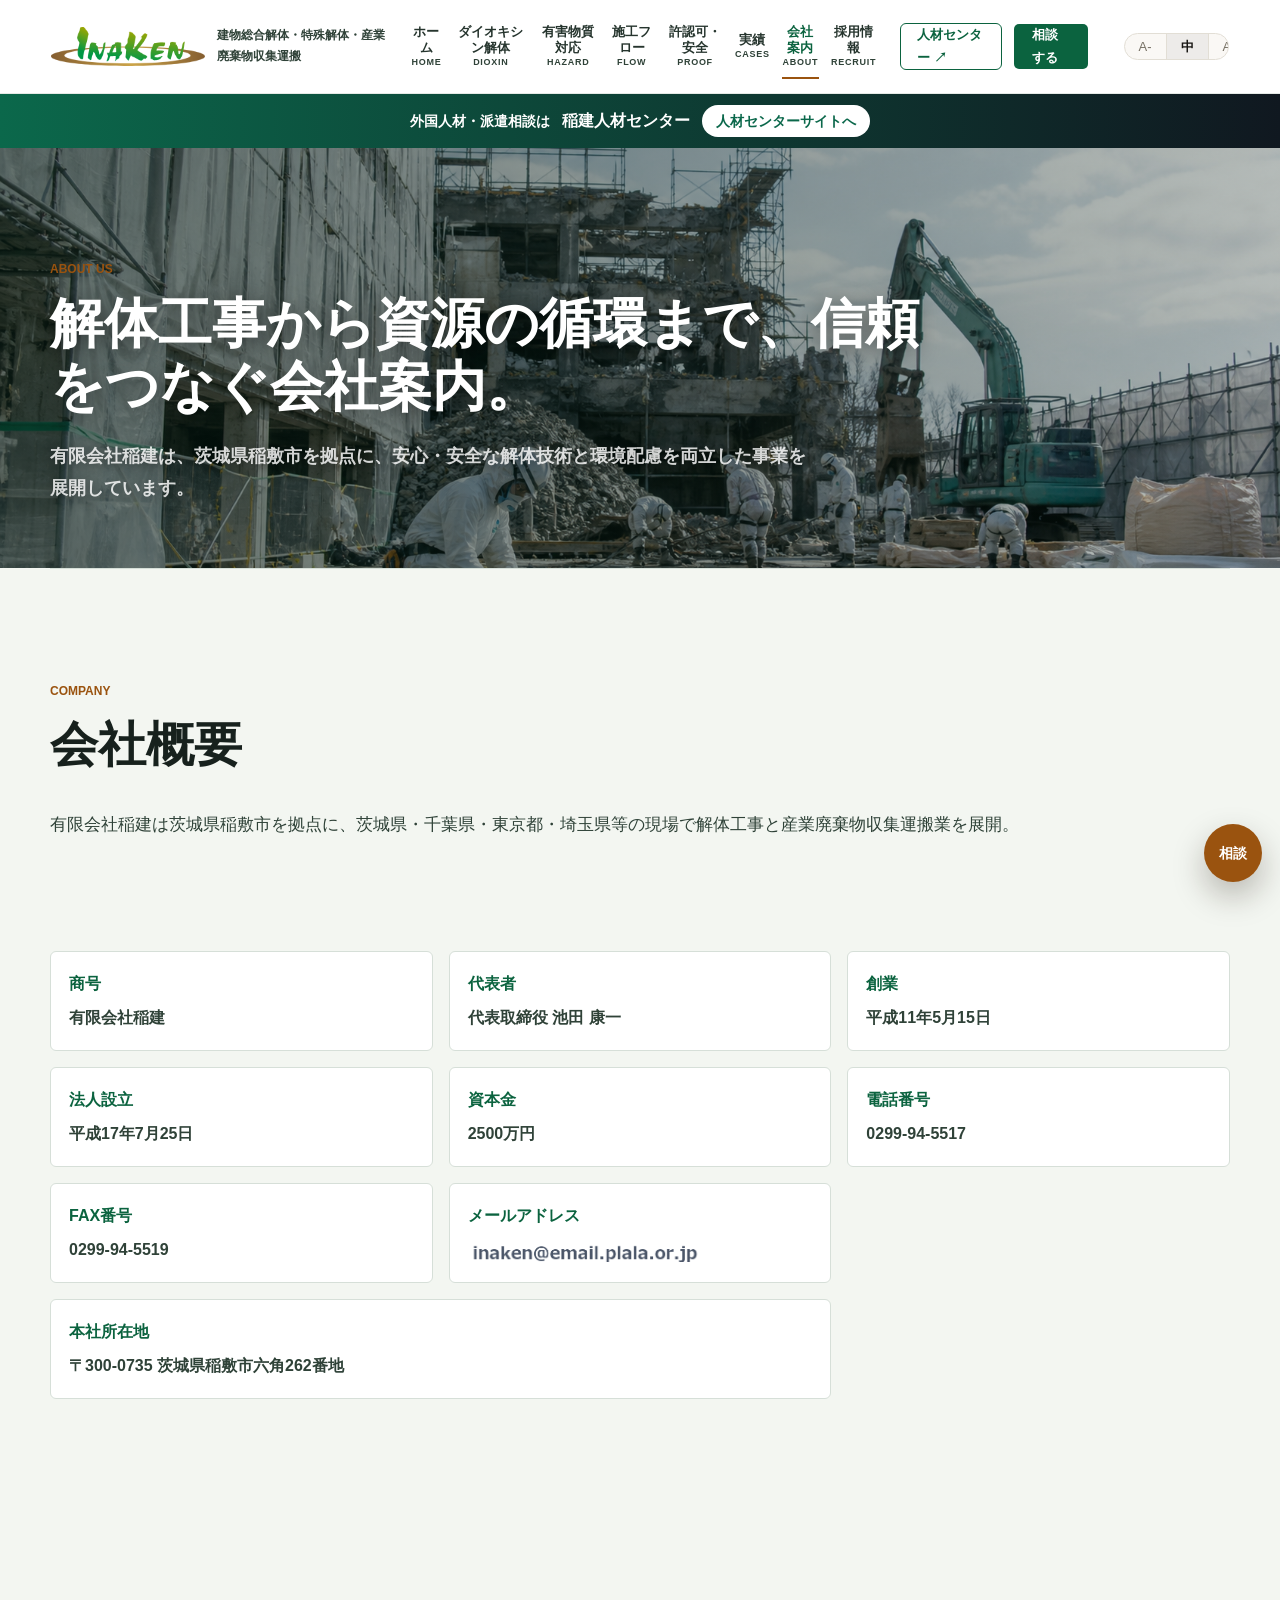
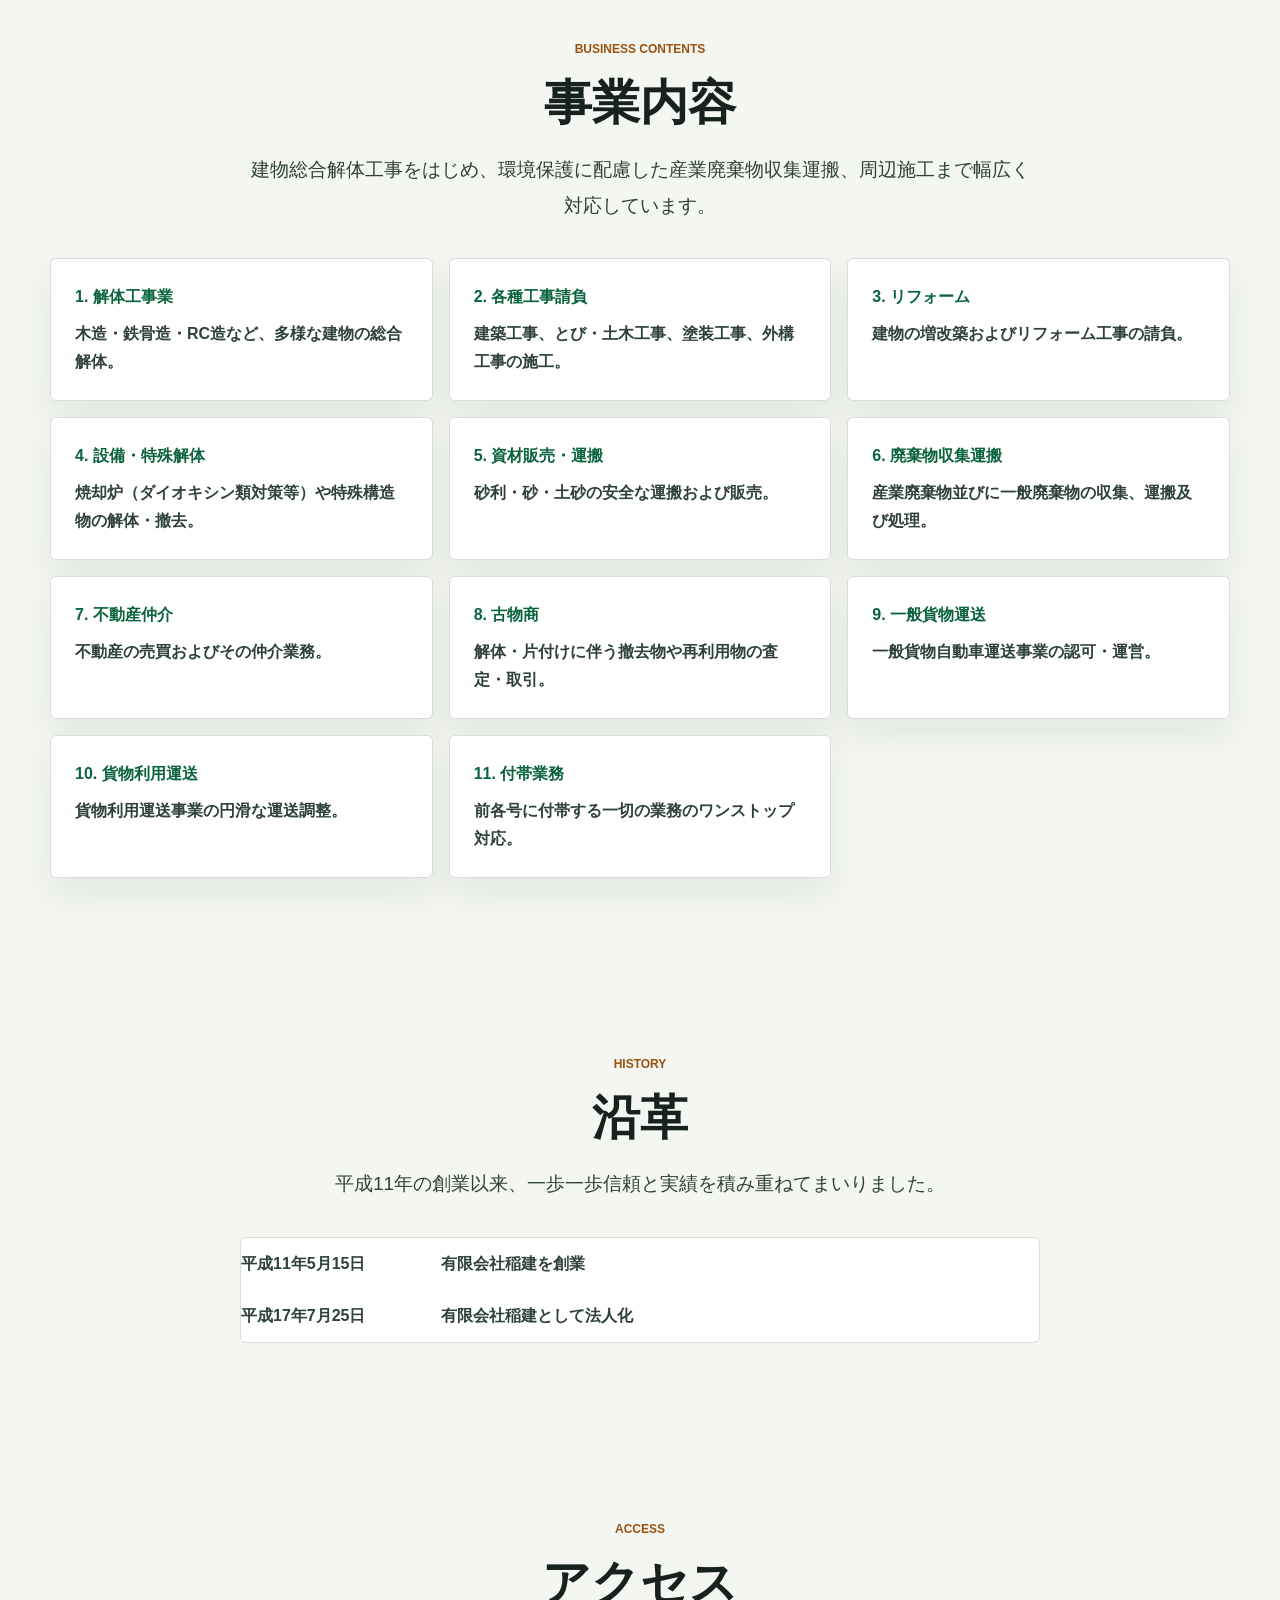
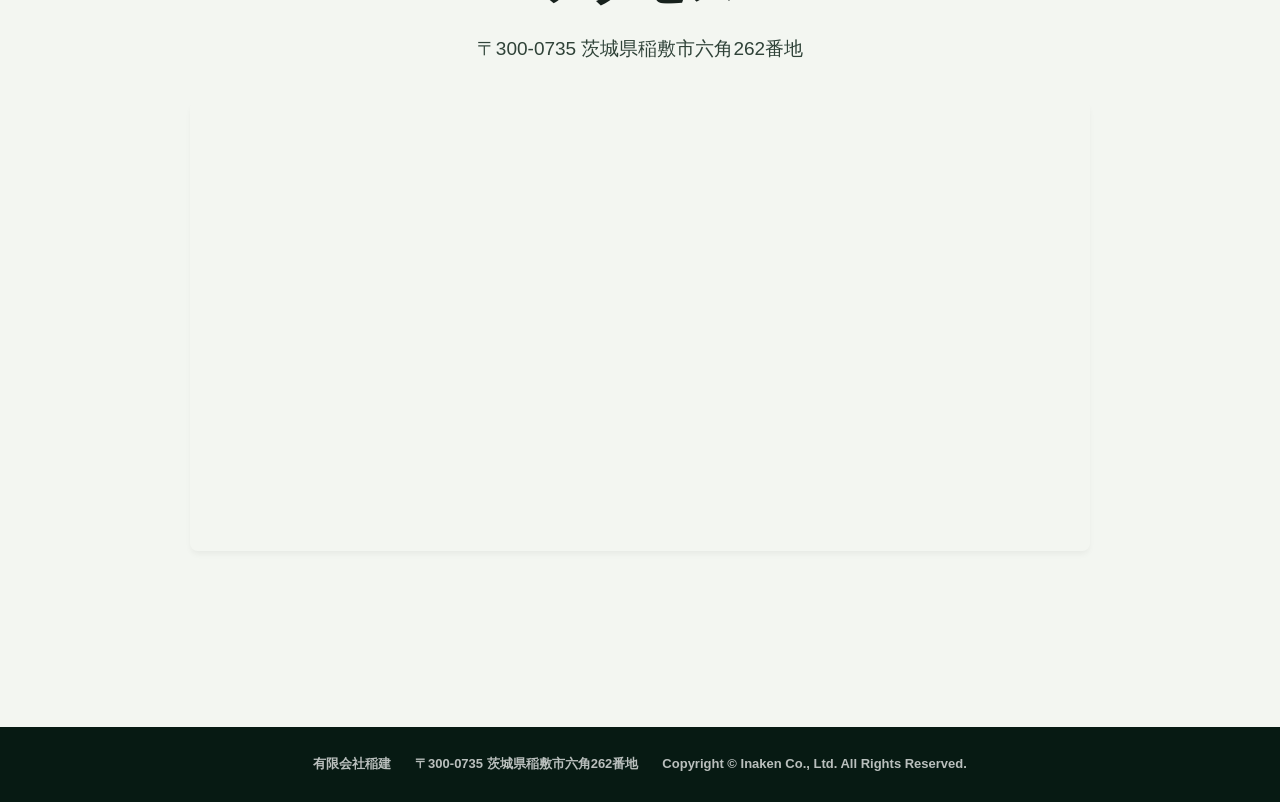
==== commit 6be264c9: "feat: add recruitment page (recruit.html) and integrate into header navigation (v1.3.38)" ====
--- a/about.html
+++ b/about.html
@@ -1,5 +1,5 @@
 <!doctype html>
-<!-- Version: v1.3.37 -->
+<!-- Version: v1.3.38 -->
 <html lang="ja">
   <head>
     <meta charset="utf-8">
@@ -61,6 +61,7 @@
         <a href="proof.html"><span>許認可・安全</span><small>PROOF</small></a>
         <a href="cases.html"><span>実績</span><small>CASES</small></a>
         <a class="is-active" href="about.html"><span>会社案内</span><small>ABOUT</small></a>
+        <a href="recruit.html"><span>採用情報</span><small>RECRUIT</small></a>
         <a class="nav-link-special" href="https://yuji37.github.io/hr-inaken/index.html">人材センター ↗</a>
         <a class="nav-cta" href="contact.html">相談する</a>
       </nav>
--- a/styles_v1_3_27.css
+++ b/styles_v1_3_27.css
@@ -18,14 +18,14 @@
 }
 
 html {
-  font-size: 1rem;
+  font-size: 16px;
   transition: font-size 0.2s ease;
   scroll-behavior: smooth;
 }
 
-html.font-size-small { font-size: 0.875rem; }
-html.font-size-medium { font-size: 1rem; }
-html.font-size-large { font-size: 1.25rem; }
+html.font-size-small { font-size: 14px; }
+html.font-size-medium { font-size: 16px; }
+html.font-size-large { font-size: 20px; }
 
 body {
   margin: 0;
@@ -105,7 +105,7 @@
 .site-nav {
   display: flex;
   align-items: center;
-  gap: 14px;
+  gap: 12px;
   color: #26352e;
   font-size: 0.8125rem;
   font-weight: 800;
@@ -1228,8 +1228,8 @@
 
 @media (max-width: 1120px) {
   .site-nav {
-    gap: 8px;
-    font-size: 0.75rem;
+    gap: 6px;
+    font-size: 0.72rem;
   }
 }
 
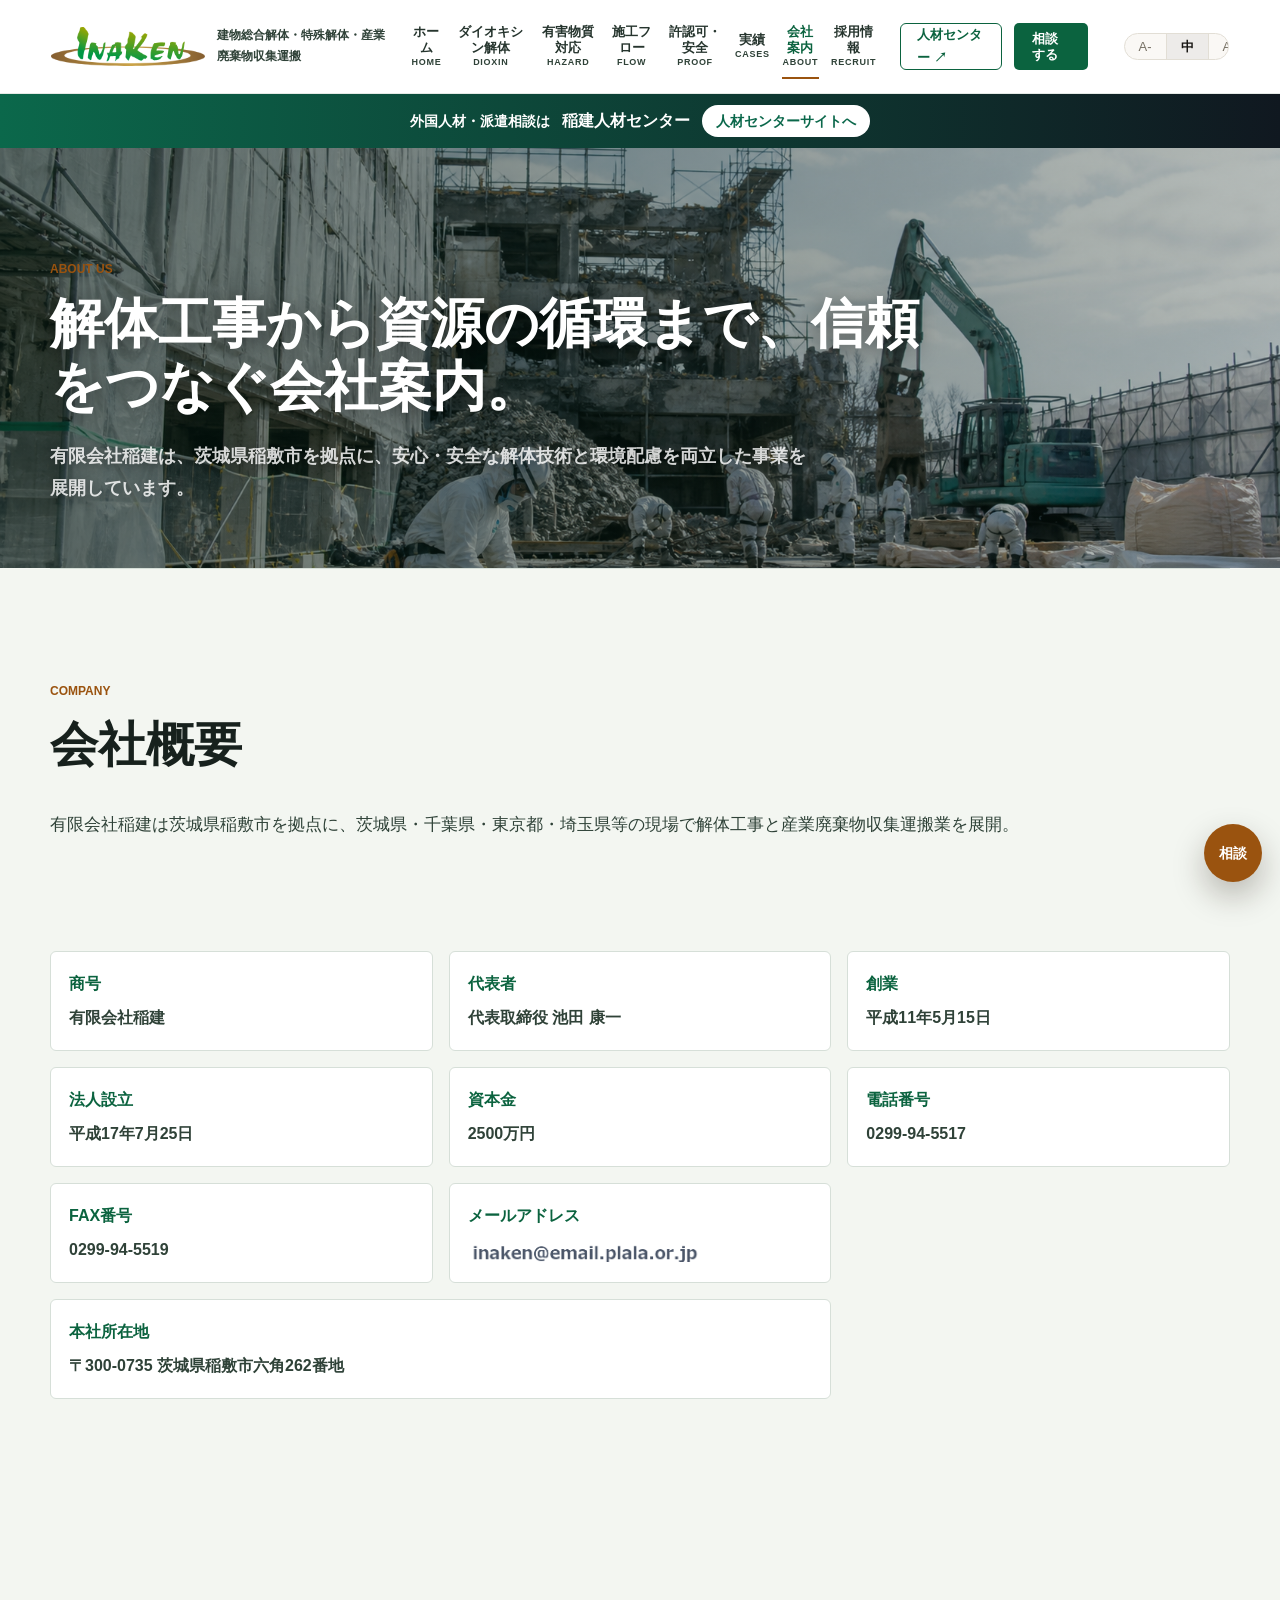
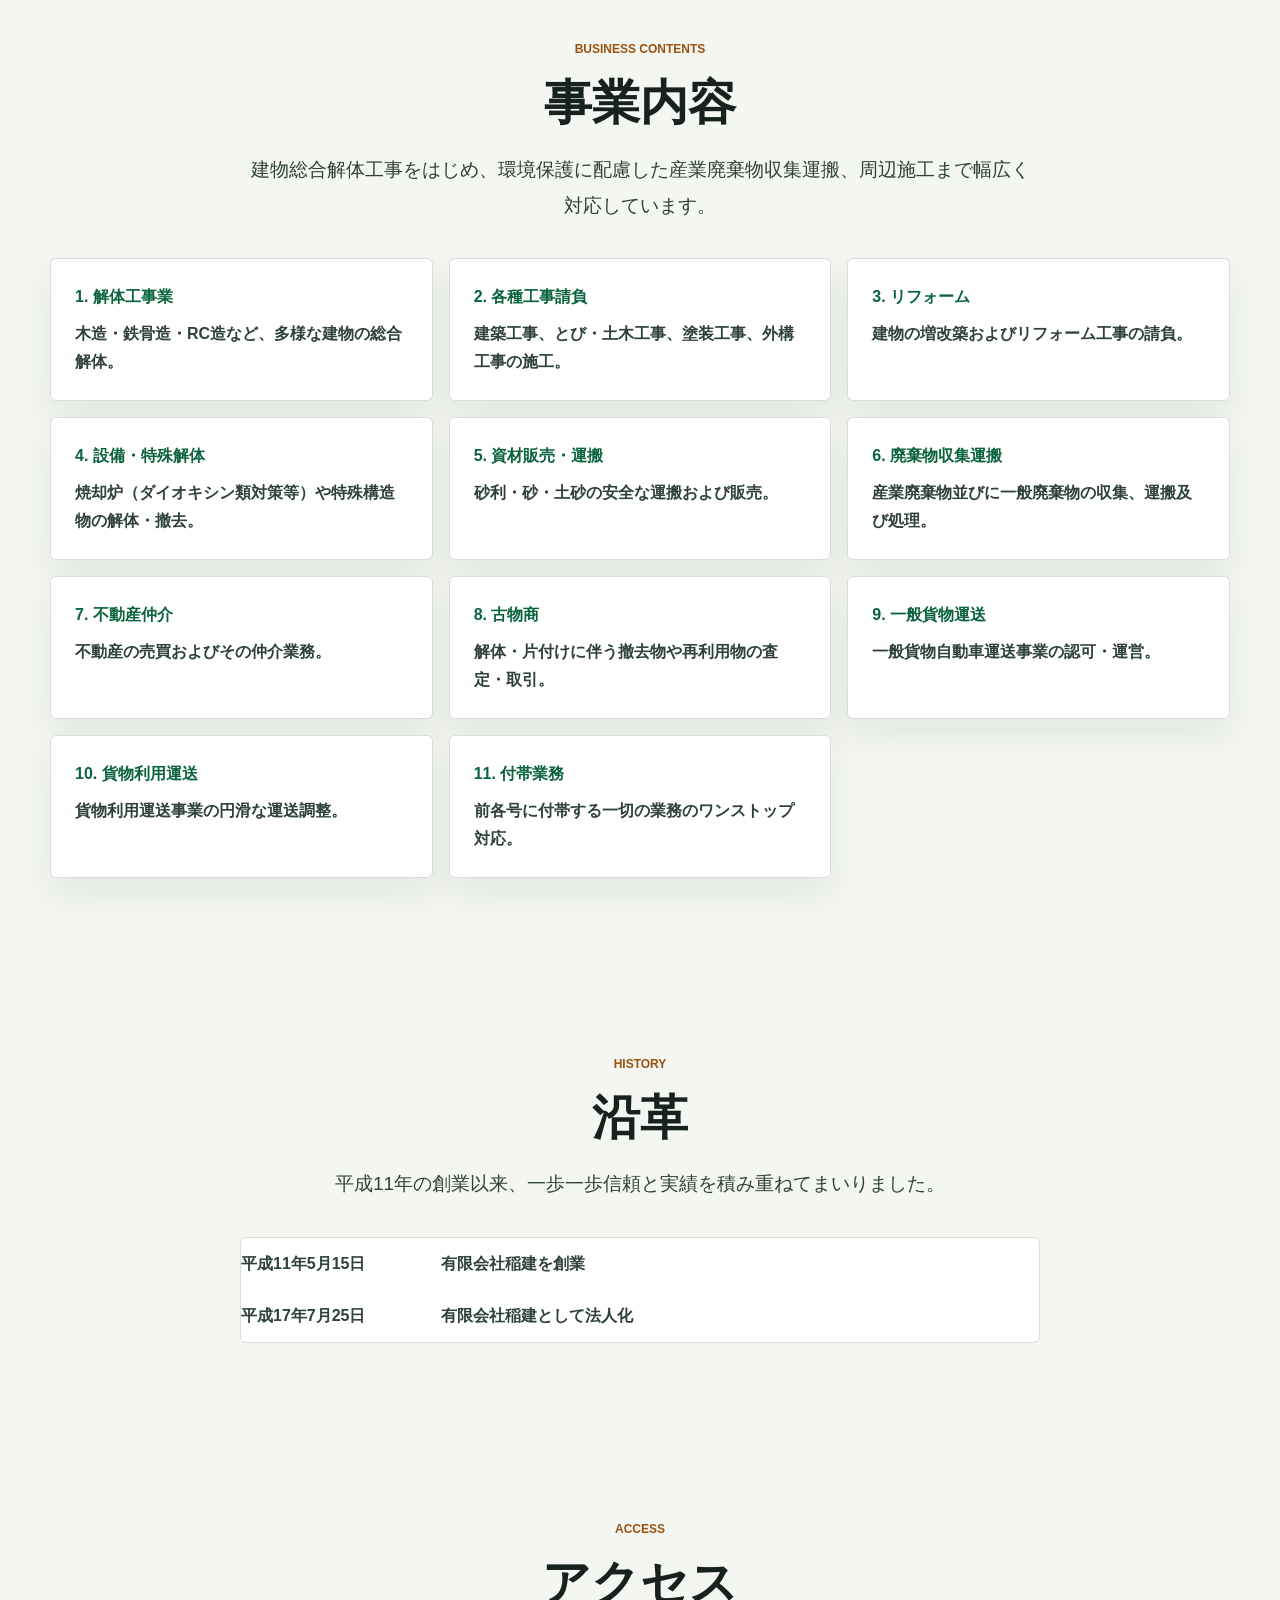
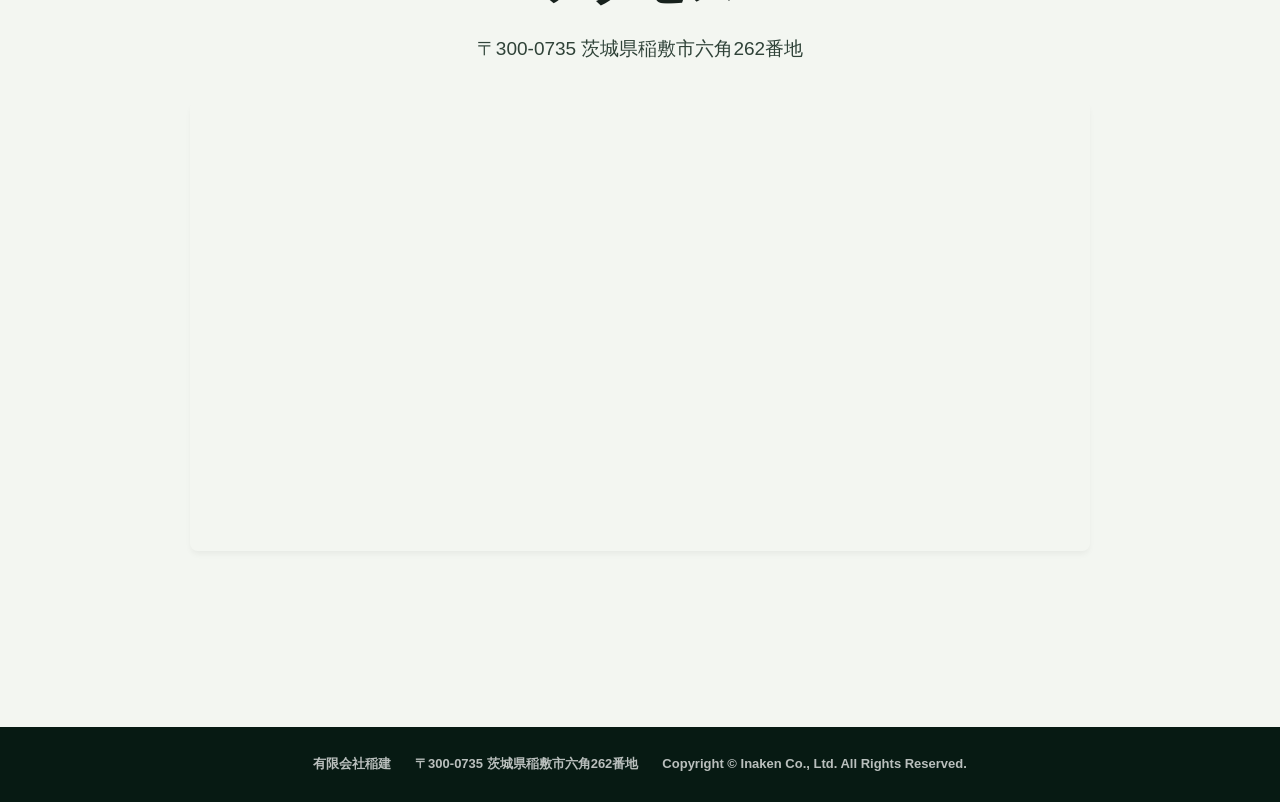
==== commit 64b834ac: "chore: safely update hr-inaken URL to custom domain preserving UTF-8 encoding (v1.3.43)" ====
--- a/about.html
+++ b/about.html
@@ -1,5 +1,5 @@
 <!doctype html>
-<!-- Version: v1.3.38 -->
+<!-- Version: v1.3.39 -->
 <html lang="ja">
   <head>
     <meta charset="utf-8">
@@ -62,7 +62,7 @@
         <a href="cases.html"><span>実績</span><small>CASES</small></a>
         <a class="is-active" href="about.html"><span>会社案内</span><small>ABOUT</small></a>
         <a href="recruit.html"><span>採用情報</span><small>RECRUIT</small></a>
-        <a class="nav-link-special" href="https://yuji37.github.io/hr-inaken/index.html">人材センター ↗</a>
+        <a class="nav-link-special" href="https://hr.inaken.info/">人材センター ↗</a>
         <a class="nav-cta" href="contact.html">相談する</a>
       </nav>
       <div class="font-size-control" aria-label="文字サイズ調整">
@@ -74,7 +74,7 @@
     <div class="site-switch site-switch-hr" aria-label="稲建人材センターへの案内">
       <span>外国人材・派遣相談は</span>
       <strong>稲建人材センター</strong>
-      <a href="https://yuji37.github.io/hr-inaken/index.html">人材センターサイトへ</a>
+      <a href="https://hr.inaken.info/">人材センターサイトへ</a>
     </div>
     <main>
       <section class="page-hero">
--- a/styles_v1_3_27.css
+++ b/styles_v1_3_27.css
@@ -143,11 +143,12 @@
   align-items: center;
   justify-content: center;
   min-height: 42px;
-  padding: 0 18px;
+  padding: 8px 18px;
   background: var(--green);
   color: #fff;
   border-radius: 5px;
   font-weight: 800;
+  line-height: 1.2;
   transition: background 0.2s ease;
 }
 
@@ -268,6 +269,7 @@
   border-radius: 5px;
   font-size: 0.9375rem;
   font-weight: 900;
+  line-height: 1;
   cursor: pointer;
   transition: transform 160ms ease, box-shadow 160ms ease, background 160ms ease, border-color 160ms ease;
 }
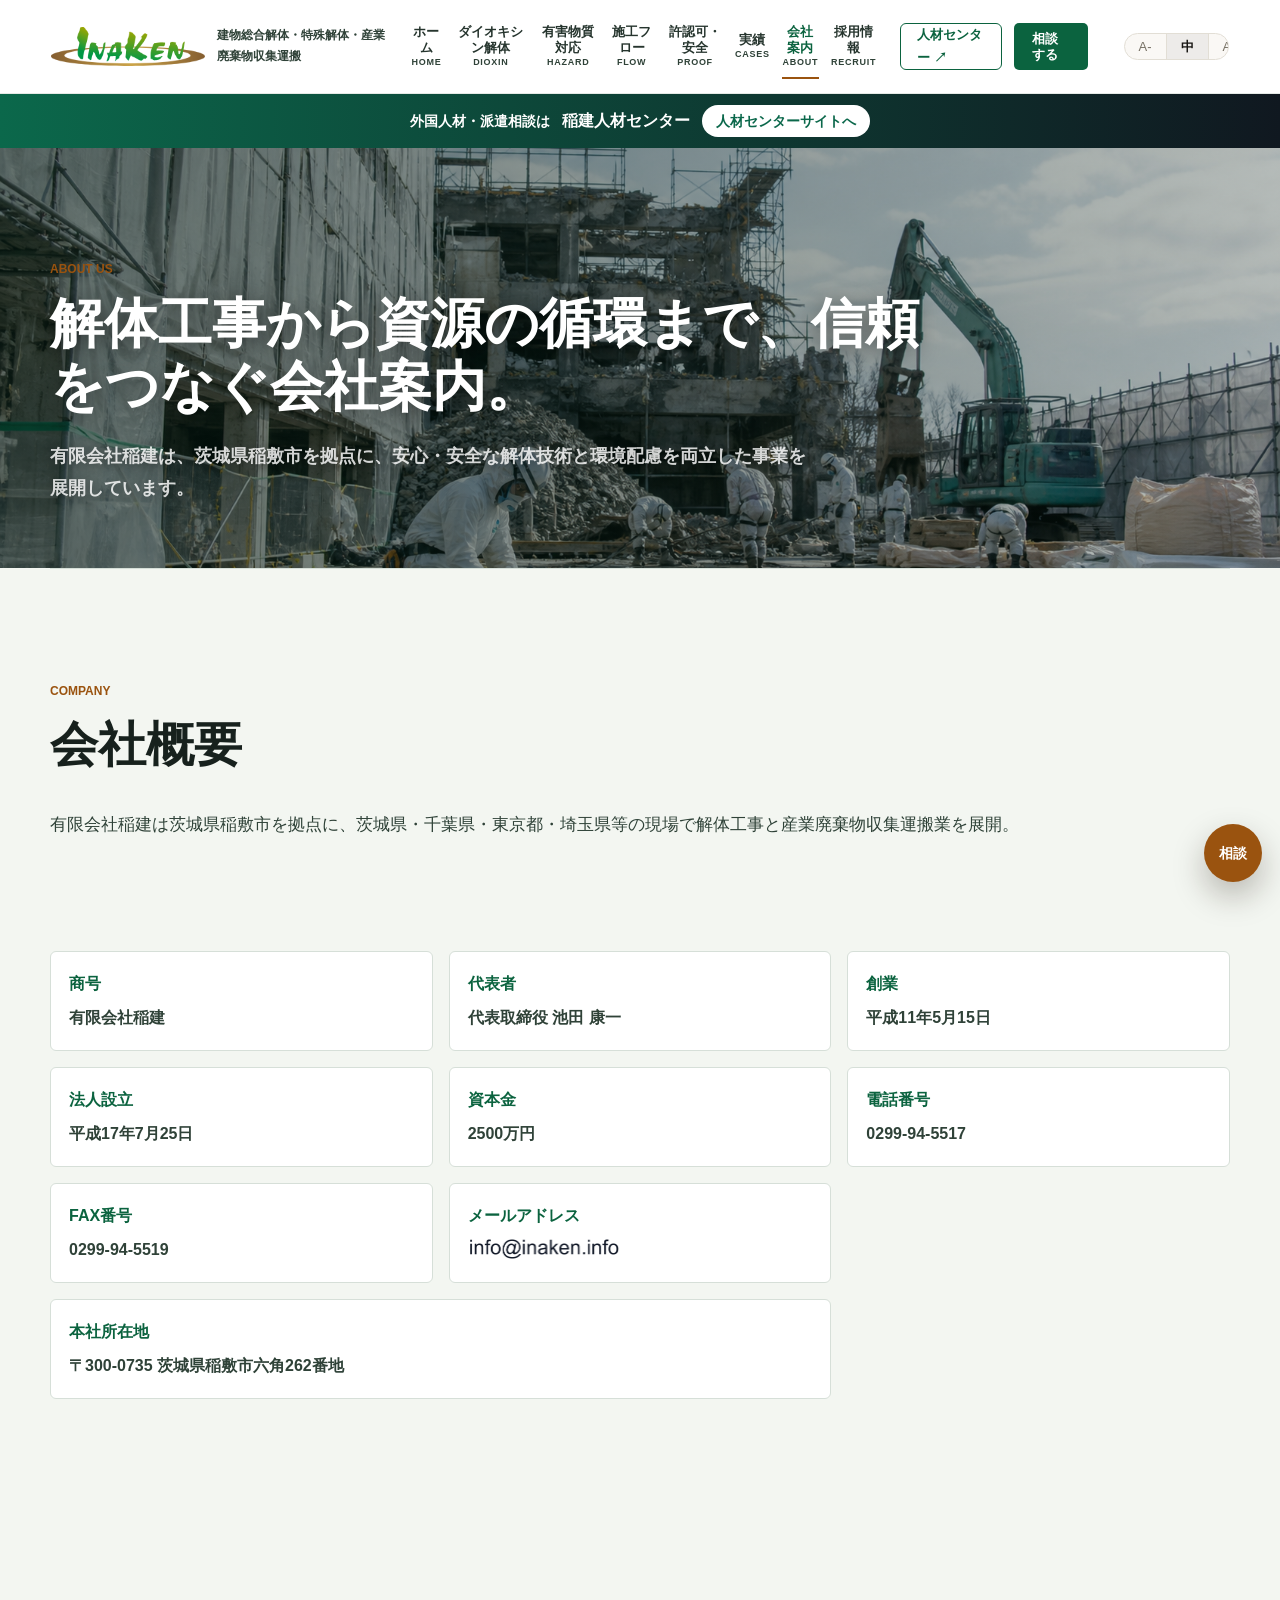
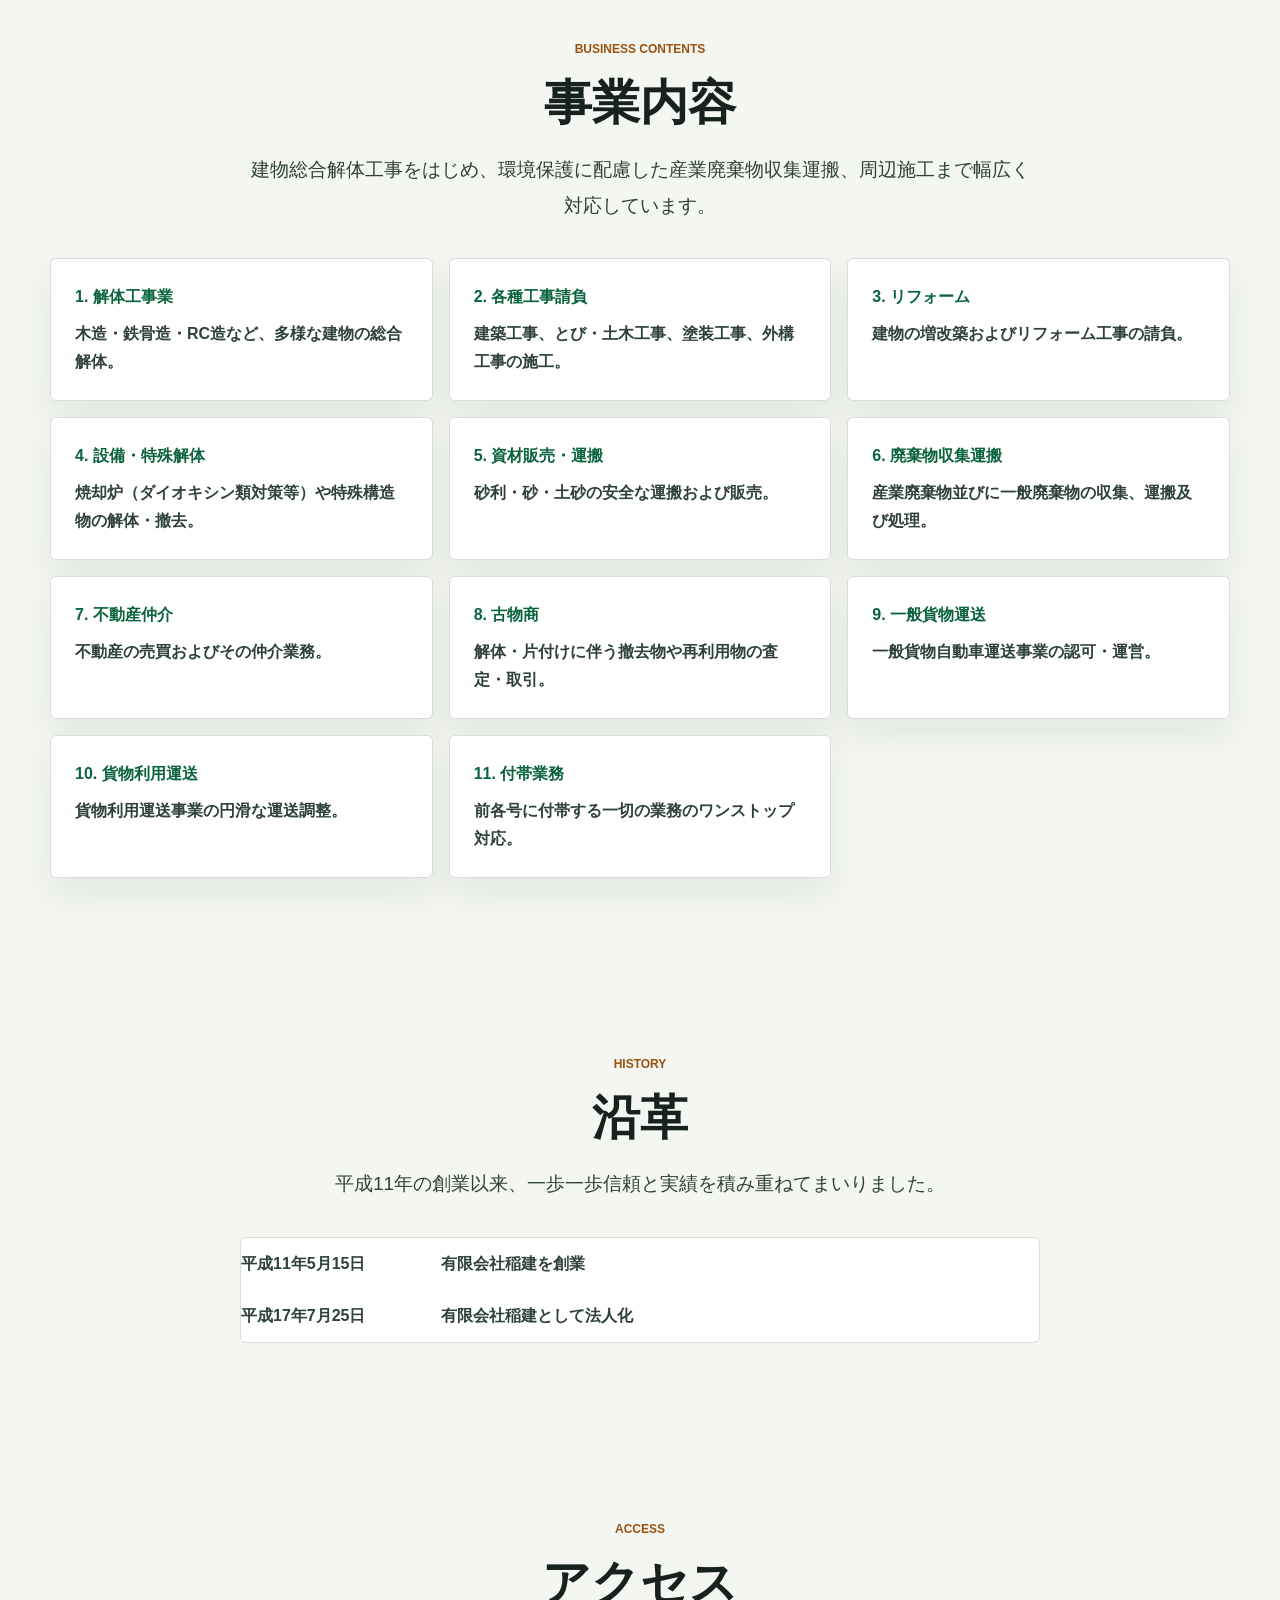
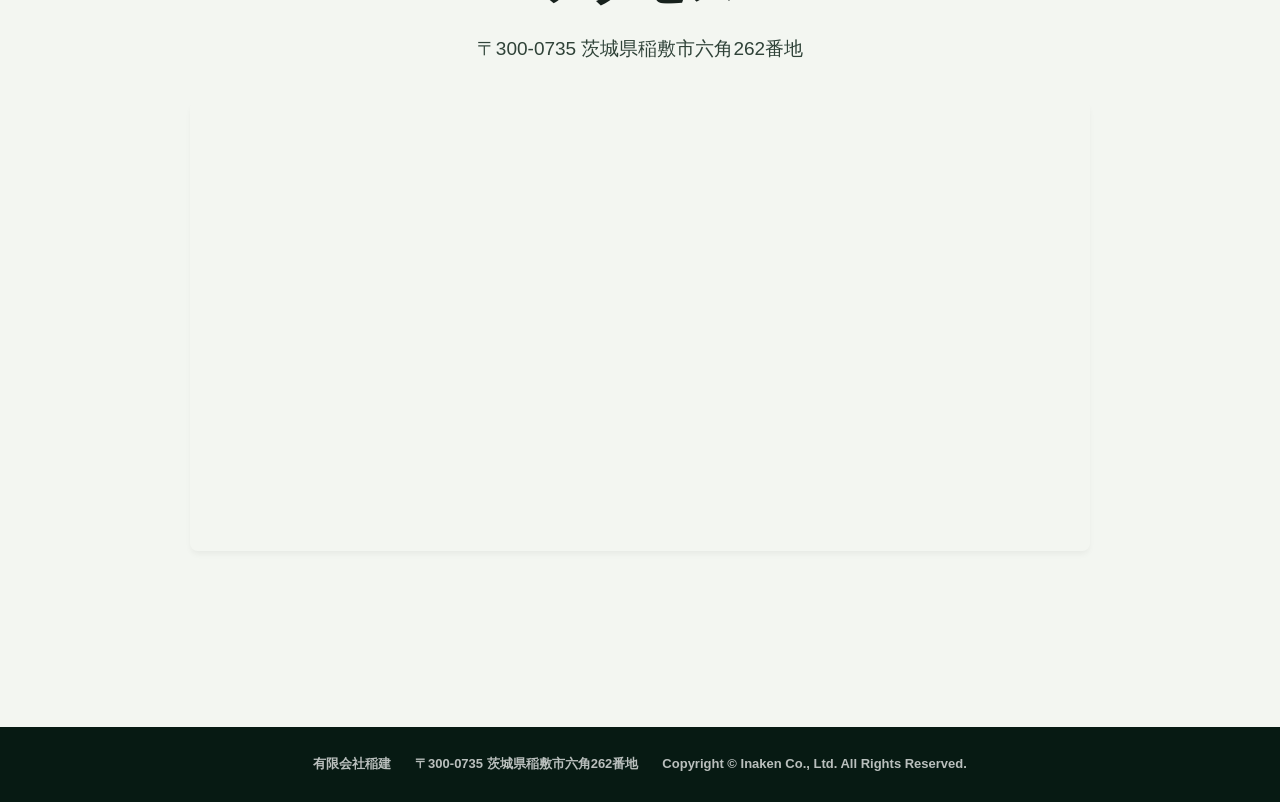
==== commit 335ab760: "fix: enforce display inline-block and height 20px on email address images to prevent block scaling b" ====
--- a/about.html
+++ b/about.html
@@ -1,5 +1,5 @@
 <!doctype html>
-<!-- Version: v1.3.39 -->
+<!-- Version: v1.3.40 -->
 <html lang="ja">
   <head>
     <meta charset="utf-8">
@@ -98,7 +98,7 @@
           <div><dt>資本金</dt><dd>2500万円</dd></div>
           <div><dt>電話番号</dt><dd>0299-94-5517</dd></div>
           <div><dt>FAX番号</dt><dd>0299-94-5519</dd></div>
-          <div class="email"><dt>メールアドレス</dt><dd><img src="assets/email_address.png" alt="メールアドレス" style="vertical-align: -4px; height: 26px;"></dd></div>
+          <div class="email"><dt>メールアドレス</dt><dd><img src="assets/email_address.png" alt="メールアドレス" style="vertical-align: -4px; height: 20px; display: inline-block;"></dd></div>
           <div class="address"><dt>本社所在地</dt><dd>〒300-0735 茨城県稲敷市六角262番地</dd></div>
         </dl>
       </section>
